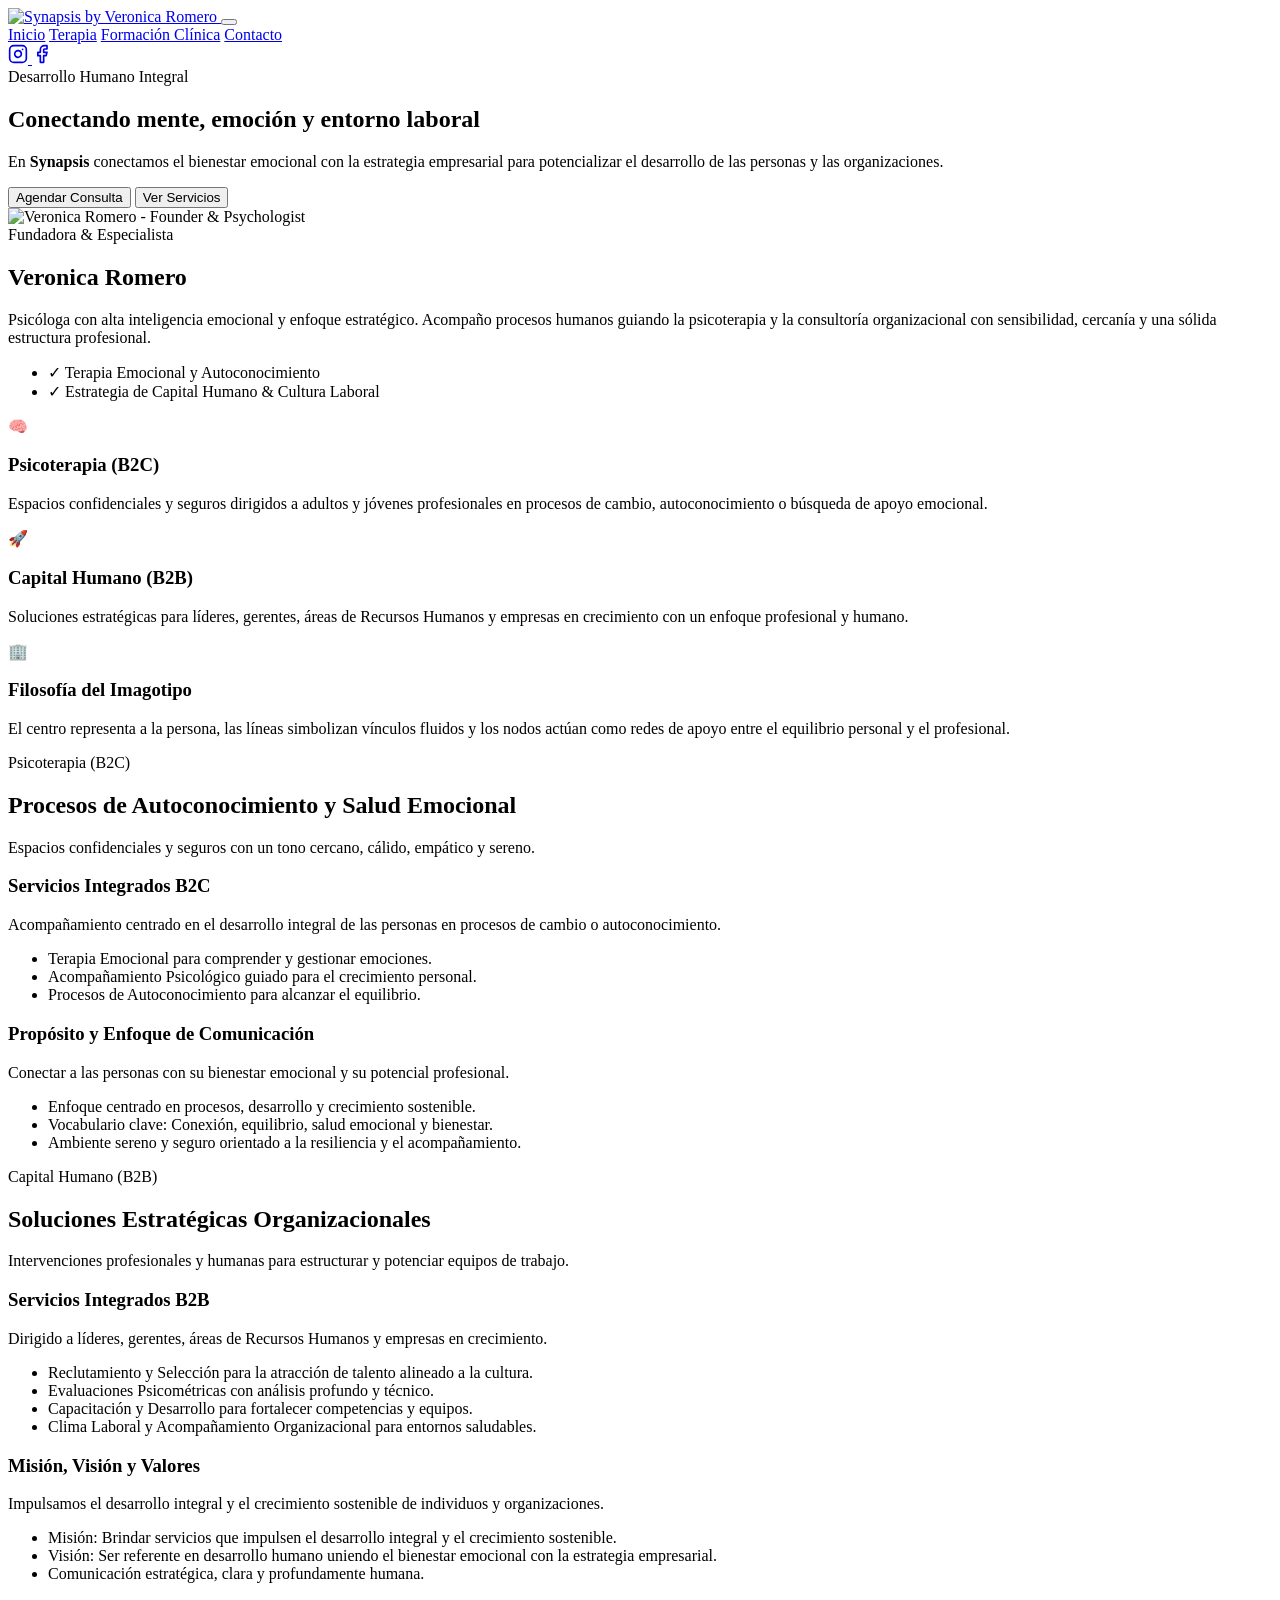
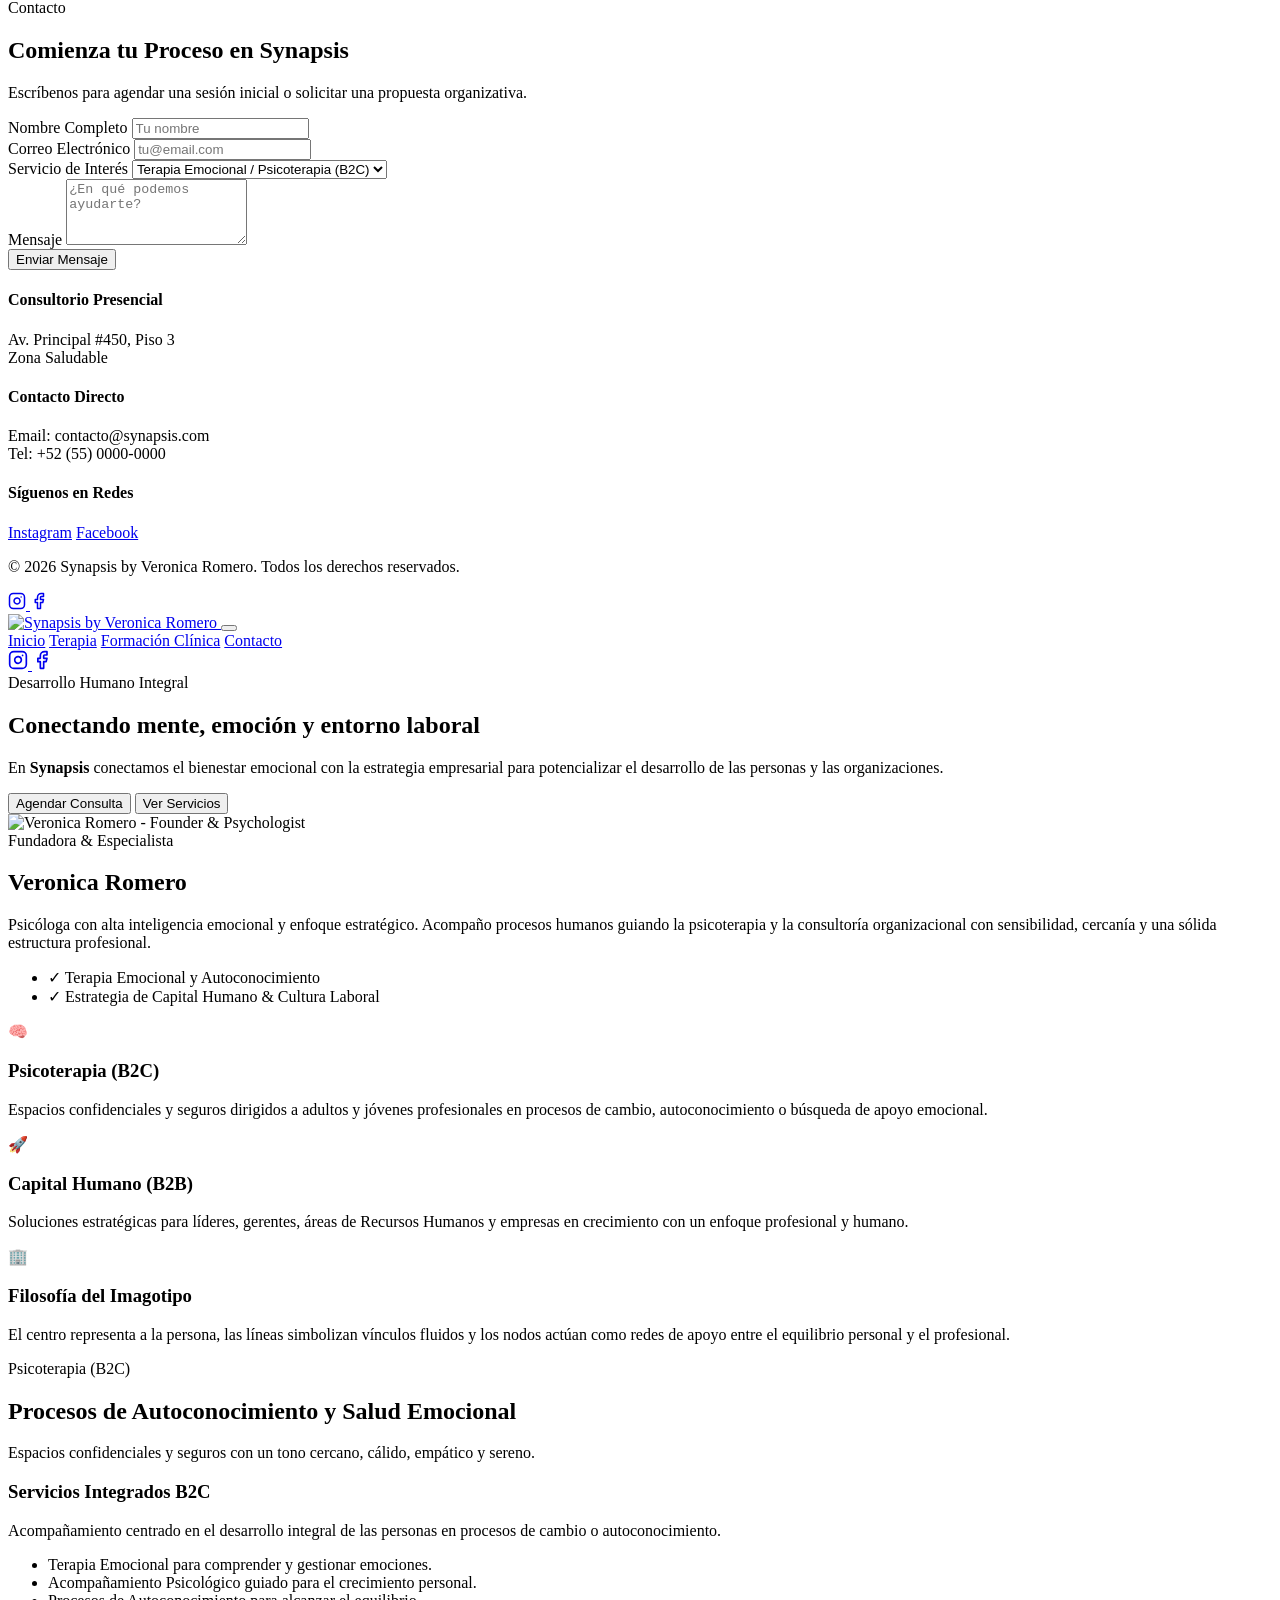
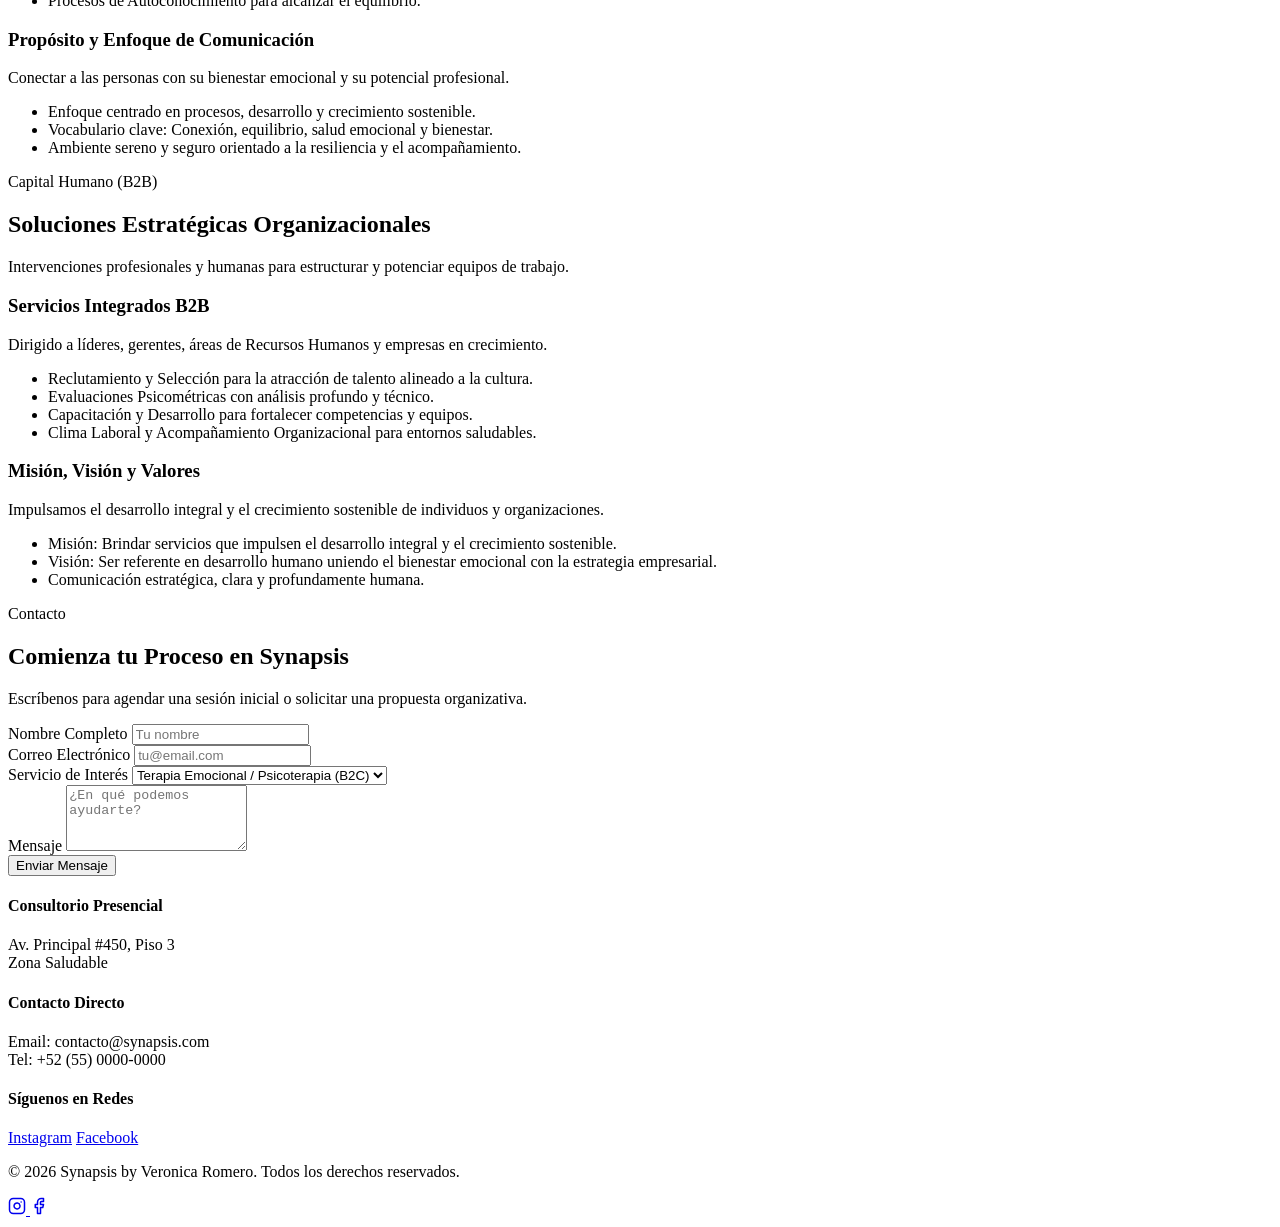
==== docs/index.html @ d66e1a9c "Rename index.html to docs/index.html" ====
<!DOCTYPE html>
<html lang="es"> 
<head>
  <meta charset="UTF-8">
  <meta name="viewport" content="width=device-width, initial-scale=1.0">
  <title>Synapsis by Veronica Romero | Psicología & Desarrollo Integral</title>
  <link rel="stylesheet" href="./css/styles.css">
  <link rel="preconnect" href="https://fonts.googleapis.com">
  <link rel="preconnect" href="https://fonts.gstatic.com" crossorigin>
  <link href="https://fonts.googleapis.com/css2?family=Plus+Jakarta+Sans:ital,wght@0,300;0,400;0,500;0,600;0,700;1,400&display=swap" rel="stylesheet">
</head>
<body>

  <!-- Header & Navigation -->
  <header class="navbar">
    <div class="container nav-container">
      <a href="#inicio" class="logo" data-page="inicio">
        <img src="./Synapsis Logo.png" alt="Synapsis by Veronica Romero" class="logo-img">
      </a>

      <button class="menu-toggle" id="menuToggle" aria-label="Abrir Menú" aria-expanded="false">
        <span></span>
        <span></span>
        <span></span>
      </button>

      <nav class="nav-menu" id="navMenu">
        <a href="#inicio" class="nav-link active" data-page="inicio">Inicio</a>
        <a href="#terapia" class="nav-link" data-page="terapia">Terapia</a>
        <a href="#formacion-clinica" class="nav-link" data-page="formacion-clinica">Formación Clínica</a>
        <a href="#contacto" class="nav-link" data-page="contacto">Contacto</a>
      </nav>

      <div class="social-links">
        <a href="https://instagram.com" target="_blank" rel="noopener" aria-label="Instagram">
          <svg viewBox="0 0 24 24" width="20" height="20" stroke="currentColor" stroke-width="2" fill="none" stroke-linecap="round" stroke-linejoin="round"><rect x="2" y="2" width="20" height="20" rx="5" ry="5"></rect><path d="M16 11.37A4 4 0 1 1 12.63 8 4 4 0 0 1 16 11.37z"></path><line x1="17.5" y1="6.5" x2="17.51" y2="6.5"></line></svg>
        </a>
        <a href="https://facebook.com" target="_blank" rel="noopener" aria-label="Facebook">
          <svg viewBox="0 0 24 24" width="20" height="20" stroke="currentColor" stroke-width="2" fill="none" stroke-linecap="round" stroke-linejoin="round"><path d="M18 2h-3a5 5 0 0 0-5 5v3H7v4h3v8h4v-8h3l1-4h-4V7a1 1 0 0 1 1-1h3z"></path></svg>
        </a>
      </div>
    </div>
  </header>

  <main class="content-wrapper">

    <!-- HOME / INICIO -->
    <section id="inicio" class="page-section active">
      <div class="hero">
        <div class="container hero-content">
          <span class="badge">Desarrollo Humano Integral</span>
          <h1>Conectando mente, emoción y entorno laboral</h1>
          <p class="hero-subtext">
            En <strong>Synapsis</strong> conectamos el bienestar emocional con la estrategia empresarial para potencializar el desarrollo de las personas y las organizaciones.
          </p>
          <div class="hero-actions">
            <button class="btn btn-primary nav-trigger" data-page="contacto">Agendar Consulta</button>
            <button class="btn btn-secondary nav-trigger" data-page="terapia">Ver Servicios</button>
          </div>
        </div>
      </div>

      <!-- PROFILE CARD SECTION -->
      <div class="container profile-section">
        <div class="profile-card">
          <div class="profile-img-container">
            <img src="./IMG_4152.jpg" alt="Veronica Romero - Founder & Psychologist" class="profile-img">
          </div>
          <div class="profile-info">
            <span class="profile-title">Fundadora & Especialista</span>
            <h2>Veronica Romero</h2>
            <p class="profile-bio">
              Psicóloga con alta inteligencia emocional y enfoque estratégico. Acompaño procesos humanos guiando la psicoterapia y la consultoría organizacional con sensibilidad, cercanía y una sólida estructura profesional.
            </p>
            <ul class="profile-highlights">
              <li><span class="check-icon">✓</span> Terapia Emocional y Autoconocimiento</li>
              <li><span class="check-icon">✓</span> Estrategia de Capital Humano & Cultura Laboral</li>
            </ul>
          </div>
        </div>
      </div>

      <div class="container feature-grid">
        <div class="card">
          <div class="card-icon">🧠</div>
          <h3>Psicoterapia (B2C)</h3>
          <p>Espacios confidenciales y seguros dirigidos a adultos y jóvenes profesionales en procesos de cambio, autoconocimiento o búsqueda de apoyo emocional.</p>
        </div>
        <div class="card">
          <div class="card-icon">🚀</div>
          <h3>Capital Humano (B2B)</h3>
          <p>Soluciones estratégicas para líderes, gerentes, áreas de Recursos Humanos y empresas en crecimiento con un enfoque profesional y humano.</p>
        </div>
        <div class="card">
          <div class="card-icon">🏢</div>
          <h3>Filosofía del Imagotipo</h3>
          <p>El centro representa a la persona, las líneas simbolizan vínculos fluidos y los nodos actúan como redes de apoyo entre el equilibrio personal y el profesional.</p>
        </div>
      </div>
    </section>

    <!-- TERAPIA -->
    <section id="terapia" class="page-section">
      <div class="container">
        <div class="section-header">
          <span class="badge">Psicoterapia (B2C)</span>
          <h2>Procesos de Autoconocimiento y Salud Emocional</h2>
          <p>Espacios confidenciales y seguros con un tono cercano, cálido, empático y sereno.</p>
        </div>

        <div class="services-list">
          <article class="service-card">
            <h3>Servicios Integrados B2C</h3>
            <p>Acompañamiento centrado en el desarrollo integral de las personas en procesos de cambio o autoconocimiento.</p>
            <ul>
              <li>Terapia Emocional para comprender y gestionar emociones.</li>
              <li>Acompañamiento Psicológico guiado para el crecimiento personal.</li>
              <li>Procesos de Autoconocimiento para alcanzar el equilibrio.</li>
            </ul>
          </article>

          <article class="service-card">
            <h3>Propósito y Enfoque de Comunicación</h3>
            <p>Conectar a las personas con su bienestar emocional y su potencial profesional.</p>
            <ul>
              <li>Enfoque centrado en procesos, desarrollo y crecimiento sostenible.</li>
              <li>Vocabulario clave: Conexión, equilibrio, salud emocional y bienestar.</li>
              <li>Ambiente sereno y seguro orientado a la resiliencia y el acompañamiento.</li>
            </ul>
          </article>
        </div>
      </div>
    </section>

    <!-- FORMACIÓN CLÍNICA -->
    <section id="formacion-clinica" class="page-section">
      <div class="container">
        <div class="section-header">
          <span class="badge">Capital Humano (B2B)</span>
          <h2>Soluciones Estratégicas Organizacionales</h2>
          <p>Intervenciones profesionales y humanas para estructurar y potenciar equipos de trabajo.</p>
        </div>

        <div class="grid-2">
          <div class="info-box">
            <h3>Servicios Integrados B2B</h3>
            <p>Dirigido a líderes, gerentes, áreas de Recursos Humanos y empresas en crecimiento.</p>
            <ul class="check-list">
              <li>Reclutamiento y Selección para la atracción de talento alineado a la cultura.</li>
              <li>Evaluaciones Psicométricas con análisis profundo y técnico.</li>
              <li>Capacitación y Desarrollo para fortalecer competencias y equipos.</li>
              <li>Clima Laboral y Acompañamiento Organizacional para entornos saludables.</li>
            </ul>
          </div>

          <div class="info-box">
            <h3>Misión, Visión y Valores</h3>
            <p>Impulsamos el desarrollo integral y el crecimiento sostenible de individuos y organizaciones.</p>
            <ul class="check-list">
              <li>Misión: Brindar servicios que impulsen el desarrollo integral y el crecimiento sostenible.</li>
              <li>Visión: Ser referente en desarrollo humano uniendo el bienestar emocional con la estrategia empresarial.</li>
              <li>Comunicación estratégica, clara y profundamente humana.</li>
            </ul>
          </div>
        </div>
      </div>
    </section>

    <!-- CONTACTO -->
    <section id="contacto" class="page-section">
      <div class="container">
        <div class="section-header">
          <span class="badge">Contacto</span>
          <h2>Comienza tu Proceso en Synapsis</h2>
          <p>Escríbenos para agendar una sesión inicial o solicitar una propuesta organizativa.</p>
        </div>

        <div class="contact-grid">
          <form class="contact-form" id="contactForm">
            <div class="form-group">
              <label for="name">Nombre Completo</label>
              <input type="text" id="name" required placeholder="Tu nombre">
            </div>
            <div class="form-group">
              <label for="email">Correo Electrónico</label>
              <input type="email" id="email" required placeholder="tu@email.com">
            </div>
            <div class="form-group">
              <label for="service">Servicio de Interés</label>
              <select id="service">
                <option value="terapia-emocional">Terapia Emocional / Psicoterapia (B2C)</option>
                <option value="acompanamiento-psicologico">Acompañamiento Psicológico</option>
                <option value="capital-humano">Capital Humano & Servicios B2B</option>
                <option value="capacitacion-desarrollo">Capacitación y Desarrollo</option>
              </select>
            </div>
            <div class="form-group">
              <label for="message">Mensaje</label>
              <textarea id="message" rows="4" required placeholder="¿En qué podemos ayudarte?"></textarea>
            </div>
            <button type="submit" class="btn btn-primary full-width">Enviar Mensaje</button>
            <div class="form-feedback" id="formFeedback"></div>
          </form>

          <div class="contact-info">
            <div class="info-card">
              <h4>Consultorio Presencial</h4>
              <p>Av. Principal #450, Piso 3<br>Zona Saludable</p>
            </div>
            <div class="info-card">
              <h4>Contacto Directo</h4>
              <p>Email: contacto@synapsis.com<br>Tel: +52 (55) 0000-0000</p>
            </div>
            <div class="info-card">
              <h4>Síguenos en Redes</h4>
              <div class="social-links-inline">
                <a href="https://instagram.com" target="_blank" rel="noopener">Instagram</a>
                <a href="https://facebook.com" target="_blank" rel="noopener">Facebook</a>
              </div>
            </div>
          </div>
        </div>
      </div>
    </section>

  </main>

  <!-- Footer -->
  <footer class="footer">
    <div class="container footer-content">
      <p>&copy; 2026 Synapsis by Veronica Romero. Todos los derechos reservados.</p>
      <div class="social-links">
        <a href="https://instagram.com" target="_blank" rel="noopener" aria-label="Instagram">
          <svg viewBox="0 0 24 24" width="18" height="18" stroke="currentColor" stroke-width="2" fill="none" stroke-linecap="round" stroke-linejoin="round"><rect x="2" y="2" width="20" height="20" rx="5" ry="5"></rect><path d="M16 11.37A4 4 0 1 1 12.63 8 4 4 0 0 1 16 11.37z"></path><line x1="17.5" y1="6.5" x2="17.51" y2="6.5"></line></svg>
        </a>
        <a href="https://facebook.com" target="_blank" rel="noopener" aria-label="Facebook">
          <svg viewBox="0 0 24 24" width="18" height="18" stroke="currentColor" stroke-width="2" fill="none" stroke-linecap="round" stroke-linejoin="round"><path d="M18 2h-3a5 5 0 0 0-5 5v3H7v4h3v8h4v-8h3l1-4h-4V7a1 1 0 0 1 1-1h3z"></path></svg>
        </a>
      </div>
    </div>
  </footer>

  <script src="./js/script.js"></script>
</body>
</html><!DOCTYPE html>
<html lang="es">
<head>
  <meta charset="UTF-8">
  <meta name="viewport" content="width=device-width, initial-scale=1.0">
  <title>Synapsis by Veronica Romero | Psicología & Desarrollo Integral</title>
  <link rel="stylesheet" href="styles.css">
  <link rel="preconnect" href="https://fonts.googleapis.com">
  <link rel="preconnect" href="https://fonts.gstatic.com" crossorigin>
  <link href="https://fonts.googleapis.com/css2?family=Plus+Jakarta+Sans:ital,wght@0,300;0,400;0,500;0,600;0,700;1,400&display=swap" rel="stylesheet">
</head>
<body>

  <!-- Header & Navigation -->
  <header class="navbar">
    <div class="container nav-container">
      <a href="#inicio" class="logo" data-page="inicio">
        <img src="Synapsis Logo.png" alt="Synapsis by Veronica Romero" class="logo-img">
      </a>

      <button class="menu-toggle" id="menuToggle" aria-label="Abrir Menú" aria-expanded="false">
        <span></span>
        <span></span>
        <span></span>
      </button>

      <nav class="nav-menu" id="navMenu">
        <a href="#inicio" class="nav-link active" data-page="inicio">Inicio</a>
        <a href="#terapia" class="nav-link" data-page="terapia">Terapia</a>
        <a href="#formacion-clinica" class="nav-link" data-page="formacion-clinica">Formación Clínica</a>
        <a href="#contacto" class="nav-link" data-page="contacto">Contacto</a>
      </nav>

      <div class="social-links">
        <a href="https://instagram.com" target="_blank" rel="noopener" aria-label="Instagram">
          <svg viewBox="0 0 24 24" width="20" height="20" stroke="currentColor" stroke-width="2" fill="none" stroke-linecap="round" stroke-linejoin="round"><rect x="2" y="2" width="20" height="20" rx="5" ry="5"></rect><path d="M16 11.37A4 4 0 1 1 12.63 8 4 4 0 0 1 16 11.37z"></path><line x1="17.5" y1="6.5" x2="17.51" y2="6.5"></line></svg>
        </a>
        <a href="https://facebook.com" target="_blank" rel="noopener" aria-label="Facebook">
          <svg viewBox="0 0 24 24" width="20" height="20" stroke="currentColor" stroke-width="2" fill="none" stroke-linecap="round" stroke-linejoin="round"><path d="M18 2h-3a5 5 0 0 0-5 5v3H7v4h3v8h4v-8h3l1-4h-4V7a1 1 0 0 1 1-1h3z"></path></svg>
        </a>
      </div>
    </div>
  </header>

  <main class="content-wrapper">

    <!-- HOME / INICIO -->
    <section id="inicio" class="page-section active">
      <div class="hero">
        <div class="container hero-content">
          <span class="badge">Desarrollo Humano Integral</span>
          <h1>Conectando mente, emoción y entorno laboral</h1>
          <p class="hero-subtext">
            En <strong>Synapsis</strong> conectamos el bienestar emocional con la estrategia empresarial para potencializar el desarrollo de las personas y las organizaciones.
          </p>
          <div class="hero-actions">
            <button class="btn btn-primary nav-trigger" data-page="contacto">Agendar Consulta</button>
            <button class="btn btn-secondary nav-trigger" data-page="terapia">Ver Servicios</button>
          </div>
        </div>
      </div>

      <!-- PROFILE CARD SECTION -->
      <div class="container profile-section">
        <div class="profile-card">
          <div class="profile-img-container">
            <img src="IMG_4152.jpg" alt="Veronica Romero - Founder & Psychologist" class="profile-img">
          </div>
          <div class="profile-info">
            <span class="profile-title">Fundadora & Especialista</span>
            <h2>Veronica Romero</h2>
            <p class="profile-bio">
              Psicóloga con alta inteligencia emocional y enfoque estratégico. Acompaño procesos humanos guiando la psicoterapia y la consultoría organizacional con sensibilidad, cercanía y una sólida estructura profesional.
            </p>
            <ul class="profile-highlights">
              <li><span class="check-icon">✓</span> Terapia Emocional y Autoconocimiento</li>
              <li><span class="check-icon">✓</span> Estrategia de Capital Humano & Cultura Laboral</li>
            </ul>
          </div>
        </div>
      </div>

      <div class="container feature-grid">
        <div class="card">
          <div class="card-icon">🧠</div>
          <h3>Psicoterapia (B2C)</h3>
          <p>Espacios confidenciales y seguros dirigidos a adultos y jóvenes profesionales en procesos de cambio, autoconocimiento o búsqueda de apoyo emocional.</p>
        </div>
        <div class="card">
          <div class="card-icon">🚀</div>
          <h3>Capital Humano (B2B)</h3>
          <p>Soluciones estratégicas para líderes, gerentes, áreas de Recursos Humanos y empresas en crecimiento con un enfoque profesional y humano.</p>
        </div>
        <div class="card">
          <div class="card-icon">🏢</div>
          <h3>Filosofía del Imagotipo</h3>
          <p>El centro representa a la persona, las líneas simbolizan vínculos fluidos y los nodos actúan como redes de apoyo entre el equilibrio personal y el profesional.</p>
        </div>
      </div>
    </section>

    <!-- TERAPIA -->
    <section id="terapia" class="page-section">
      <div class="container">
        <div class="section-header">
          <span class="badge">Psicoterapia (B2C)</span>
          <h2>Procesos de Autoconocimiento y Salud Emocional</h2>
          <p>Espacios confidenciales y seguros con un tono cercano, cálido, empático y sereno.</p>
        </div>

        <div class="services-list">
          <article class="service-card">
            <h3>Servicios Integrados B2C</h3>
            <p>Acompañamiento centrado en el desarrollo integral de las personas en procesos de cambio o autoconocimiento.</p>
            <ul>
              <li>Terapia Emocional para comprender y gestionar emociones.</li>
              <li>Acompañamiento Psicológico guiado para el crecimiento personal.</li>
              <li>Procesos de Autoconocimiento para alcanzar el equilibrio.</li>
            </ul>
          </article>

          <article class="service-card">
            <h3>Propósito y Enfoque de Comunicación</h3>
            <p>Conectar a las personas con su bienestar emocional y su potencial profesional.</p>
            <ul>
              <li>Enfoque centrado en procesos, desarrollo y crecimiento sostenible.</li>
              <li>Vocabulario clave: Conexión, equilibrio, salud emocional y bienestar.</li>
              <li>Ambiente sereno y seguro orientado a la resiliencia y el acompañamiento.</li>
            </ul>
          </article>
        </div>
      </div>
    </section>

    <!-- FORMACIÓN CLÍNICA -->
    <section id="formacion-clinica" class="page-section">
      <div class="container">
        <div class="section-header">
          <span class="badge">Capital Humano (B2B)</span>
          <h2>Soluciones Estratégicas Organizacionales</h2>
          <p>Intervenciones profesionales y humanas para estructurar y potenciar equipos de trabajo.</p>
        </div>

        <div class="grid-2">
          <div class="info-box">
            <h3>Servicios Integrados B2B</h3>
            <p>Dirigido a líderes, gerentes, áreas de Recursos Humanos y empresas en crecimiento.</p>
            <ul class="check-list">
              <li>Reclutamiento y Selección para la atracción de talento alineado a la cultura.</li>
              <li>Evaluaciones Psicométricas con análisis profundo y técnico.</li>
              <li>Capacitación y Desarrollo para fortalecer competencias y equipos.</li>
              <li>Clima Laboral y Acompañamiento Organizacional para entornos saludables.</li>
            </ul>
          </div>

          <div class="info-box">
            <h3>Misión, Visión y Valores</h3>
            <p>Impulsamos el desarrollo integral y el crecimiento sostenible de individuos y organizaciones.</p>
            <ul class="check-list">
              <li>Misión: Brindar servicios que impulsen el desarrollo integral y el crecimiento sostenible.</li>
              <li>Visión: Ser referente en desarrollo humano uniendo el bienestar emocional con la estrategia empresarial.</li>
              <li>Comunicación estratégica, clara y profundamente humana.</li>
            </ul>
          </div>
        </div>
      </div>
    </section>

    <!-- CONTACTO -->
    <section id="contacto" class="page-section">
      <div class="container">
        <div class="section-header">
          <span class="badge">Contacto</span>
          <h2>Comienza tu Proceso en Synapsis</h2>
          <p>Escríbenos para agendar una sesión inicial o solicitar una propuesta organizativa.</p>
        </div>

        <div class="contact-grid">
          <form class="contact-form" id="contactForm">
            <div class="form-group">
              <label for="name">Nombre Completo</label>
              <input type="text" id="name" required placeholder="Tu nombre">
            </div>
            <div class="form-group">
              <label for="email">Correo Electrónico</label>
              <input type="email" id="email" required placeholder="tu@email.com">
            </div>
            <div class="form-group">
              <label for="service">Servicio de Interés</label>
              <select id="service">
                <option value="terapia-emocional">Terapia Emocional / Psicoterapia (B2C)</option>
                <option value="acompanamiento-psicologico">Acompañamiento Psicológico</option>
                <option value="capital-humano">Capital Humano & Servicios B2B</option>
                <option value="capacitacion-desarrollo">Capacitación y Desarrollo</option>
              </select>
            </div>
            <div class="form-group">
              <label for="message">Mensaje</label>
              <textarea id="message" rows="4" required placeholder="¿En qué podemos ayudarte?"></textarea>
            </div>
            <button type="submit" class="btn btn-primary full-width">Enviar Mensaje</button>
            <div class="form-feedback" id="formFeedback"></div>
          </form>

          <div class="contact-info">
            <div class="info-card">
              <h4>Consultorio Presencial</h4>
              <p>Av. Principal #450, Piso 3<br>Zona Saludable</p>
            </div>
            <div class="info-card">
              <h4>Contacto Directo</h4>
              <p>Email: contacto@synapsis.com<br>Tel: +52 (55) 0000-0000</p>
            </div>
            <div class="info-card">
              <h4>Síguenos en Redes</h4>
              <div class="social-links-inline">
                <a href="https://instagram.com" target="_blank" rel="noopener">Instagram</a>
                <a href="https://facebook.com" target="_blank" rel="noopener">Facebook</a>
              </div>
            </div>
          </div>
        </div>
      </div>
    </section>

  </main>

  <!-- Footer -->
  <footer class="footer">
    <div class="container footer-content">
      <p>&copy; 2026 Synapsis by Veronica Romero. Todos los derechos reservados.</p>
      <div class="social-links">
        <a href="https://instagram.com" target="_blank" rel="noopener" aria-label="Instagram">
          <svg viewBox="0 0 24 24" width="18" height="18" stroke="currentColor" stroke-width="2" fill="none" stroke-linecap="round" stroke-linejoin="round"><rect x="2" y="2" width="20" height="20" rx="5" ry="5"></rect><path d="M16 11.37A4 4 0 1 1 12.63 8 4 4 0 0 1 16 11.37z"></path><line x1="17.5" y1="6.5" x2="17.51" y2="6.5"></line></svg>
        </a>
        <a href="https://facebook.com" target="_blank" rel="noopener" aria-label="Facebook">
          <svg viewBox="0 0 24 24" width="18" height="18" stroke="currentColor" stroke-width="2" fill="none" stroke-linecap="round" stroke-linejoin="round"><path d="M18 2h-3a5 5 0 0 0-5 5v3H7v4h3v8h4v-8h3l1-4h-4V7a1 1 0 0 1 1-1h3z"></path></svg>
        </a>
      </div>
    </div>
  </footer>

  <script src="script.js"></script>
</body>
</html>
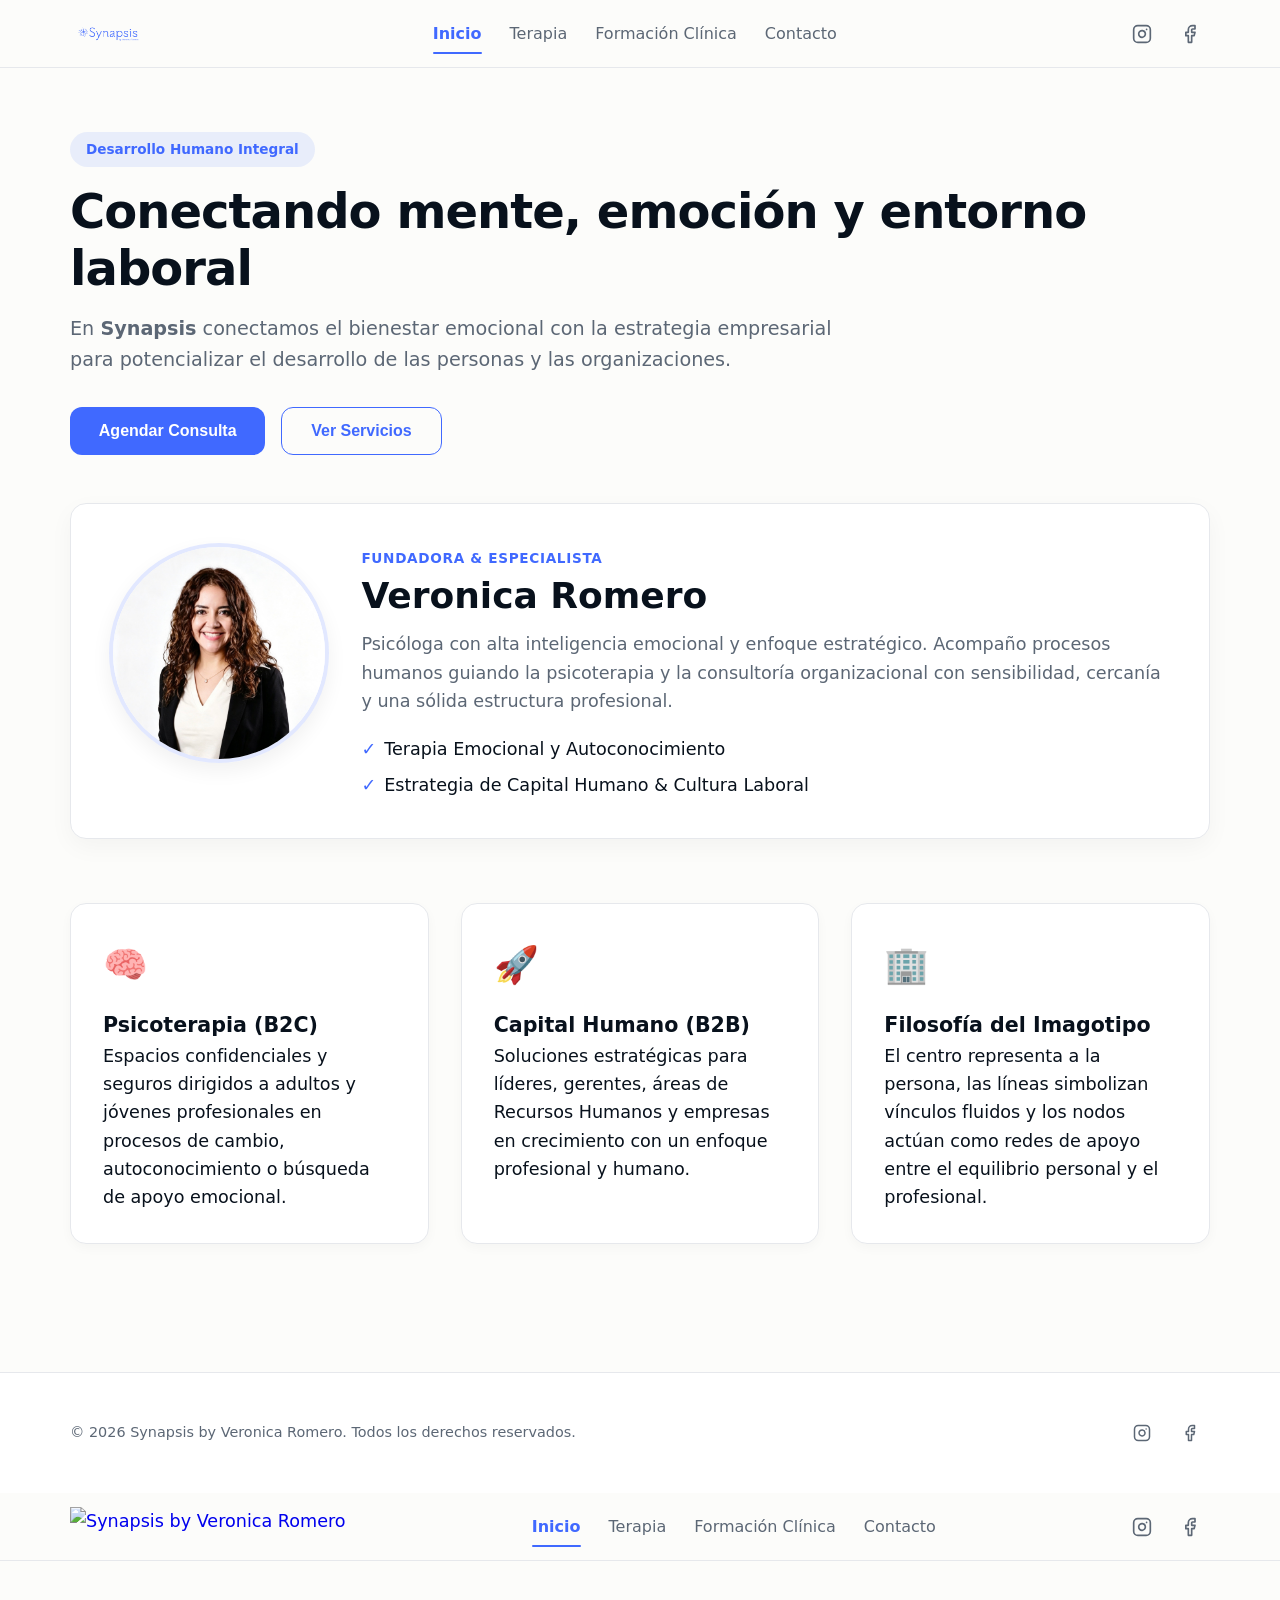
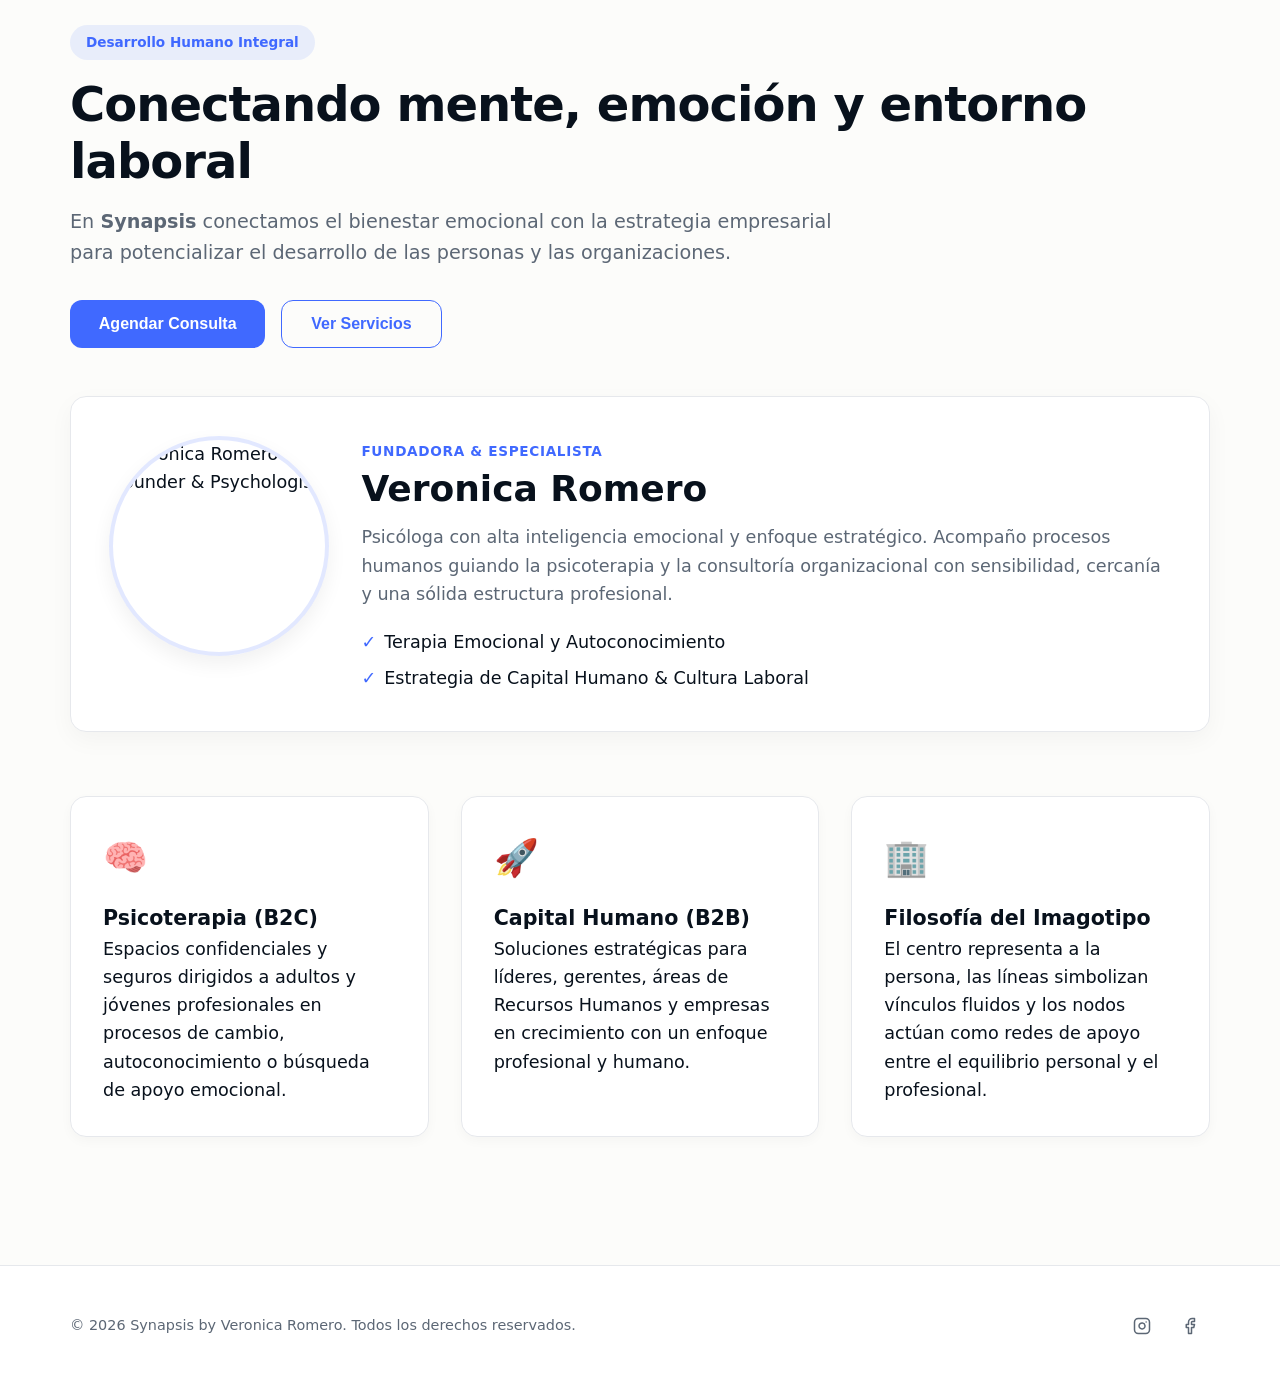
==== commit 7455a0b7: "Update index.html" ====
--- a/docs/index.html
+++ b/docs/index.html
@@ -4,7 +4,7 @@
   <meta charset="UTF-8">
   <meta name="viewport" content="width=device-width, initial-scale=1.0">
   <title>Synapsis by Veronica Romero | Psicología & Desarrollo Integral</title>
-  <link rel="stylesheet" href="./css/styles.css">
+  <link rel="stylesheet" href="../css/styles.css">
   <link rel="preconnect" href="https://fonts.googleapis.com">
   <link rel="preconnect" href="https://fonts.gstatic.com" crossorigin>
   <link href="https://fonts.googleapis.com/css2?family=Plus+Jakarta+Sans:ital,wght@0,300;0,400;0,500;0,600;0,700;1,400&display=swap" rel="stylesheet">
@@ -15,7 +15,7 @@
   <header class="navbar">
     <div class="container nav-container">
       <a href="#inicio" class="logo" data-page="inicio">
-        <img src="./Synapsis Logo.png" alt="Synapsis by Veronica Romero" class="logo-img">
+        <img src="../Synapsis Logo.png" alt="Synapsis by Veronica Romero" class="logo-img">
       </a>
 
       <button class="menu-toggle" id="menuToggle" aria-label="Abrir Menú" aria-expanded="false">
@@ -64,7 +64,7 @@
       <div class="container profile-section">
         <div class="profile-card">
           <div class="profile-img-container">
-            <img src="./IMG_4152.jpg" alt="Veronica Romero - Founder & Psychologist" class="profile-img">
+            <img src="../IMG_4152.jpg" alt="Veronica Romero - Founder & Psychologist" class="profile-img">
           </div>
           <div class="profile-info">
             <span class="profile-title">Fundadora & Especialista</span>
@@ -484,6 +484,6 @@
     </div>
   </footer>
 
-  <script src="script.js"></script>
+  <script src="../js/script.js"></script>
 </body>
 </html>
--- a/css/styles.css
+++ b/css/styles.css
@@ -0,0 +1,548 @@
+:root {
+  /* Brand Palette from Identity Manual & Logo */
+  --color-primary: #4069FF;        /* Light Royal Blue */
+  --color-primary-hover: #2B50E0;
+  --color-secondary: #8FA8FF;      /* Azul Sereno */
+  --color-accent: #FF5B6D;         /* Coral Humano */
+  --bg-main: #FCFCFA;             /* Blanco Marfil Suave */
+  --bg-surface: #FFFFFF;
+  --text-dark: #08111C;           /* Navy Profundo */
+  --text-muted: #5C6775;
+  --border-light: #E6E8EC;
+  
+  --radius-sm: 8px;
+  --radius-md: 12px;
+  --radius-lg: 16px;
+  --transition: all 0.3s cubic-bezier(0.4, 0, 0.2, 1);
+
+  /* Fluid Typography & Spacing */
+  --space-sm: clamp(0.75rem, 2vw, 1rem);
+  --space-md: clamp(1.25rem, 3vw, 2rem);
+  --space-lg: clamp(2rem, 5vw, 4rem);
+  --font-h1: clamp(1.85rem, 4vw + 1rem, 3rem);
+  --font-h2: clamp(1.5rem, 3vw + 0.5rem, 2.25rem);
+  --font-body: clamp(0.95rem, 1vw + 0.5rem, 1.1rem);
+}
+
+* {
+  box-sizing: border-box;
+  margin: 0;
+  padding: 0;
+}
+
+html {
+  scroll-behavior: smooth;
+  -webkit-text-size-adjust: 100%;
+}
+
+body {
+  font-family: 'Plus Jakarta Sans', system-ui, -apple-system, sans-serif;
+  background-color: var(--bg-main);
+  color: var(--text-dark);
+  font-size: var(--font-body);
+  line-height: 1.6;
+  overflow-x: hidden;
+}
+
+.container {
+  width: min(90%, 1140px);
+  margin-inline: auto;
+}
+
+/* Navbar & Brand Header */
+.navbar {
+  position: sticky;
+  top: 0;
+  background-color: rgba(252, 252, 250, 0.94);
+  backdrop-filter: blur(12px);
+  -webkit-backdrop-filter: blur(12px);
+  border-bottom: 1px solid var(--border-light);
+  z-index: 1000;
+  padding: 0.85rem 0;
+}
+
+.nav-container {
+  display: flex;
+  align-items: center;
+  justify-content: space-between;
+  gap: 1rem;
+}
+
+.logo {
+  display: flex;
+  align-items: center;
+  text-decoration: none;
+}
+
+.logo-img {
+  height: 40px;
+  width: auto;
+  object-fit: contain;
+  transition: var(--transition);
+}
+
+.logo-img:hover {
+  opacity: 0.9;
+}
+
+.nav-menu {
+  display: flex;
+  gap: 1.75rem;
+}
+
+.nav-link {
+  text-decoration: none;
+  color: var(--text-muted);
+  font-weight: 500;
+  font-size: 1rem;
+  padding: 0.25rem 0;
+  transition: var(--transition);
+  position: relative;
+}
+
+.nav-link:hover,
+.nav-link.active {
+  color: var(--color-primary);
+  font-weight: 600;
+}
+
+.nav-link.active::after {
+  content: '';
+  position: absolute;
+  bottom: -4px;
+  left: 0;
+  width: 100%;
+  height: 2px;
+  background-color: var(--color-primary);
+  border-radius: 2px;
+}
+
+.social-links {
+  display: flex;
+  align-items: center;
+  gap: 0.5rem;
+}
+
+.social-links a {
+  display: inline-flex;
+  align-items: center;
+  justify-content: center;
+  min-width: 40px;
+  min-height: 40px;
+  color: var(--text-muted);
+  border-radius: 50%;
+  transition: var(--transition);
+}
+
+.social-links a:hover {
+  color: var(--color-primary);
+  background-color: rgba(64, 105, 255, 0.08);
+}
+
+/* Mobile Hamburger Toggle */
+.menu-toggle {
+  display: none;
+  flex-direction: column;
+  justify-content: center;
+  gap: 5px;
+  min-width: 44px;
+  min-height: 44px;
+  background: none;
+  border: none;
+  cursor: pointer;
+  padding: 8px;
+  border-radius: var(--radius-sm);
+  z-index: 1001;
+  margin-left: auto; /* Pushes the menu toggle to the far right */
+}
+
+.menu-toggle span {
+  width: 22px;
+  height: 2px;
+  background-color: var(--text-dark);
+  transition: var(--transition);
+}
+
+.menu-toggle.open span:nth-child(1) {
+  transform: translateY(7px) rotate(45deg);
+}
+
+.menu-toggle.open span:nth-child(2) {
+  opacity: 0;
+}
+
+.menu-toggle.open span:nth-child(3) {
+  transform: translateY(-7px) rotate(-45deg);
+}
+
+/* Single Page Sections Switch */
+.page-section {
+  display: none;
+  padding: var(--space-lg) 0;
+  animation: fadeIn 0.4s cubic-bezier(0.4, 0, 0.2, 1) forwards;
+}
+
+.page-section.active {
+  display: block;
+}
+
+@keyframes fadeIn {
+  from { opacity: 0; transform: translateY(12px); }
+  to { opacity: 1; transform: translateY(0); }
+}
+
+/* Hero & Badges */
+.badge {
+  display: inline-block;
+  background-color: rgba(64, 105, 255, 0.1);
+  color: var(--color-primary);
+  font-size: 0.85rem;
+  font-weight: 600;
+  padding: 0.4rem 1rem;
+  border-radius: 20px;
+  margin-bottom: 1rem;
+}
+
+h1 {
+  font-size: var(--font-h1);
+  line-height: 1.2;
+  margin-bottom: 1rem;
+  color: var(--text-dark);
+  letter-spacing: -0.02em;
+}
+
+h2 {
+  font-size: var(--font-h2);
+  line-height: 1.25;
+  margin-bottom: 0.5rem;
+  color: var(--text-dark);
+}
+
+.hero-subtext {
+  font-size: clamp(1rem, 1.5vw, 1.2rem);
+  color: var(--text-muted);
+  max-width: 65ch;
+  margin-bottom: 2rem;
+}
+
+.hero-actions {
+  display: flex;
+  gap: 1rem;
+  flex-wrap: wrap;
+}
+
+/* Action Buttons */
+.btn {
+  display: inline-flex;
+  align-items: center;
+  justify-content: center;
+  min-height: 48px;
+  padding: 0.8rem 1.8rem;
+  border-radius: var(--radius-md);
+  font-weight: 600;
+  font-size: 1rem;
+  cursor: pointer;
+  border: none;
+  transition: var(--transition);
+  text-decoration: none;
+}
+
+.btn-primary {
+  background-color: var(--color-primary);
+  color: #FFFFFF;
+}
+
+.btn-primary:hover {
+  background-color: var(--color-primary-hover);
+  transform: translateY(-2px);
+  box-shadow: 0 6px 16px rgba(64, 105, 255, 0.25);
+}
+
+.btn-secondary {
+  background-color: transparent;
+  color: var(--color-primary);
+  border: 1.5px solid var(--color-primary);
+}
+
+.btn-secondary:hover {
+  background-color: rgba(64, 105, 255, 0.08);
+}
+
+/* Profile Card Styling */
+.profile-section {
+  margin-top: 3rem;
+}
+
+.profile-card {
+  background: var(--bg-surface);
+  border: 1px solid var(--border-light);
+  border-radius: var(--radius-lg);
+  padding: clamp(1.5rem, 3vw, 2.5rem);
+  display: flex;
+  flex-direction: column;
+  align-items: center;
+  gap: 2rem;
+  box-shadow: 0 8px 24px rgba(8, 17, 28, 0.04);
+  transition: var(--transition);
+}
+
+.profile-card:hover {
+  box-shadow: 0 12px 32px rgba(8, 17, 28, 0.07);
+}
+
+.profile-img-container {
+  width: 220px;
+  height: 220px;
+  flex-shrink: 0;
+  border-radius: 50%;
+  overflow: hidden;
+  border: 4px solid rgba(64, 105, 255, 0.15);
+  box-shadow: 0 8px 20px rgba(0, 0, 0, 0.06);
+}
+
+.profile-img {
+  width: 100%;
+  height: 100%;
+  object-fit: cover;
+  object-position: top center;
+}
+
+.profile-info {
+  flex: 1;
+}
+
+.profile-title {
+  display: inline-block;
+  font-size: 0.85rem;
+  font-weight: 700;
+  color: var(--color-primary);
+  text-transform: uppercase;
+  letter-spacing: 0.05em;
+  margin-bottom: 0.25rem;
+}
+
+.profile-info h2 {
+  margin-bottom: 0.75rem;
+}
+
+.profile-bio {
+  color: var(--text-muted);
+  margin-bottom: 1.25rem;
+  line-height: 1.6;
+}
+
+.profile-highlights {
+  list-style: none;
+  display: flex;
+  flex-direction: column;
+  gap: 0.5rem;
+}
+
+.profile-highlights li {
+  display: flex;
+  align-items: center;
+  gap: 0.5rem;
+  font-weight: 500;
+  color: var(--text-dark);
+}
+
+.check-icon {
+  color: var(--color-primary);
+  font-weight: 700;
+}
+
+/* Component Grids & Cards */
+.feature-grid, .grid-2 {
+  display: grid;
+  grid-template-columns: repeat(auto-fit, minmax(280px, 1fr));
+  gap: var(--space-md);
+  margin-top: var(--space-lg);
+}
+
+.card, .info-box, .service-card {
+  background-color: var(--bg-surface);
+  border: 1px solid var(--border-light);
+  border-radius: var(--radius-lg);
+  padding: clamp(1.25rem, 3vw, 2rem);
+  transition: var(--transition);
+  box-shadow: 0 4px 12px rgba(8, 17, 28, 0.03);
+}
+
+.card:hover, .service-card:hover {
+  box-shadow: 0 12px 24px rgba(8, 17, 28, 0.06);
+  transform: translateY(-2px);
+}
+
+.card-icon {
+  font-size: 2.25rem;
+  margin-bottom: 1rem;
+}
+
+.services-list {
+  display: flex;
+  flex-direction: column;
+  gap: 1.5rem;
+  margin-top: 2rem;
+}
+
+.service-card ul, .check-list {
+  margin-top: 1rem;
+  padding-left: 1.25rem;
+  color: var(--text-muted);
+}
+
+.service-card li, .check-list li {
+  margin-bottom: 0.5rem;
+}
+
+/* Contact Grid & Form UI */
+.contact-grid {
+  display: grid;
+  grid-template-columns: 1fr;
+  gap: var(--space-md);
+  margin-top: 2rem;
+}
+
+.contact-form {
+  background: var(--bg-surface);
+  padding: clamp(1.25rem, 3vw, 2.25rem);
+  border-radius: var(--radius-lg);
+  border: 1px solid var(--border-light);
+  box-shadow: 0 4px 12px rgba(8, 17, 28, 0.03);
+}
+
+.form-group {
+  margin-bottom: 1.25rem;
+}
+
+.form-group label {
+  display: block;
+  font-size: 0.9rem;
+  font-weight: 600;
+  margin-bottom: 0.4rem;
+}
+
+.form-group input,
+.form-group select,
+.form-group textarea {
+  width: 100%;
+  padding: 0.85rem 1rem;
+  border: 1px solid var(--border-light);
+  border-radius: var(--radius-sm);
+  font-family: inherit;
+  font-size: 16px;
+  background-color: var(--bg-main);
+  transition: var(--transition);
+}
+
+.form-group input:focus,
+.form-group select:focus,
+.form-group textarea:focus {
+  outline: none;
+  border-color: var(--color-primary);
+  background-color: #FFFFFF;
+  box-shadow: 0 0 0 3px rgba(64, 105, 255, 0.15);
+}
+
+.full-width {
+  width: 100%;
+}
+
+.form-feedback {
+  margin-top: 1rem;
+  font-size: 0.95rem;
+  font-weight: 500;
+}
+
+.info-card {
+  background-color: var(--bg-surface);
+  padding: 1.5rem;
+  border-radius: var(--radius-md);
+  border: 1px solid var(--border-light);
+  margin-bottom: 1.25rem;
+}
+
+.info-card h4 {
+  color: var(--color-primary);
+  margin-bottom: 0.5rem;
+}
+
+.social-links-inline {
+  display: flex;
+  gap: 1.25rem;
+  margin-top: 0.5rem;
+}
+
+.social-links-inline a {
+  color: var(--color-primary);
+  text-decoration: none;
+  font-weight: 600;
+}
+
+/* Footer */
+.footer {
+  border-top: 1px solid var(--border-light);
+  padding: 2.5rem 0;
+  margin-top: var(--space-lg);
+  background-color: var(--bg-surface);
+}
+
+.footer-content {
+  display: flex;
+  flex-direction: column;
+  align-items: center;
+  gap: 1.25rem;
+  text-align: center;
+  font-size: 0.9rem;
+  color: var(--text-muted);
+}
+
+/* Responsive Media Queries */
+@media (min-width: 768px) {
+  .profile-card {
+    flex-direction: row;
+    align-items: flex-start;
+  }
+}
+
+@media (max-width: 899px) {
+  .menu-toggle {
+    display: flex;
+  }
+
+  /* Hide header social icons on mobile viewports so button goes all the way right */
+  .nav-container .social-links {
+    display: none;
+  }
+
+  .nav-menu {
+    position: fixed;
+    top: 0;
+    right: -100%;
+    width: 80%;
+    max-width: 320px;
+    height: 100vh;
+    background-color: var(--bg-surface);
+    box-shadow: -10px 0 30px rgba(0, 0, 0, 0.08);
+    flex-direction: column;
+    padding: 5rem 2rem 2rem;
+    gap: 1.25rem;
+    transition: right 0.35s cubic-bezier(0.4, 0, 0.2, 1);
+  }
+
+  .nav-menu.open {
+    right: 0;
+  }
+}
+
+@media (min-width: 900px) {
+  .contact-grid {
+    grid-template-columns: 3fr 2fr;
+  }
+
+  .footer-content {
+    flex-direction: row;
+    justify-content: space-between;
+    text-align: left;
+  }
+}
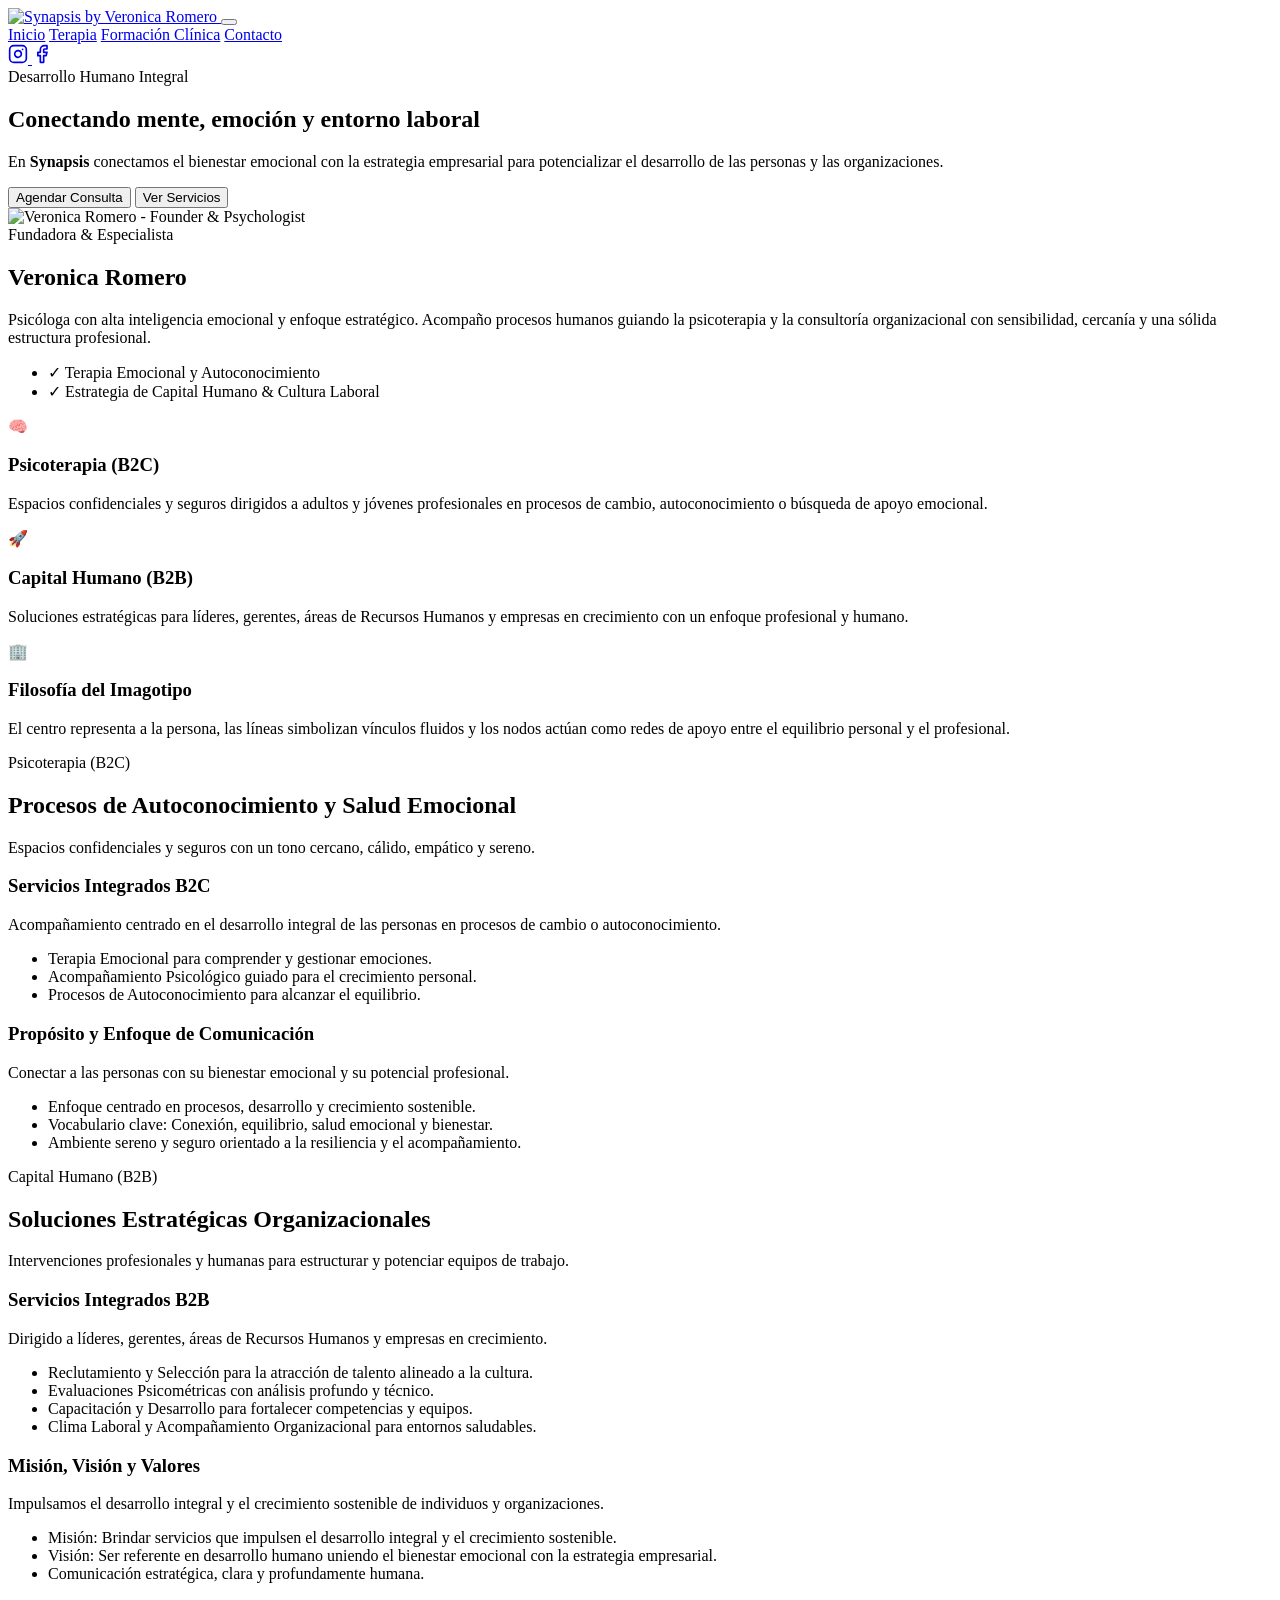
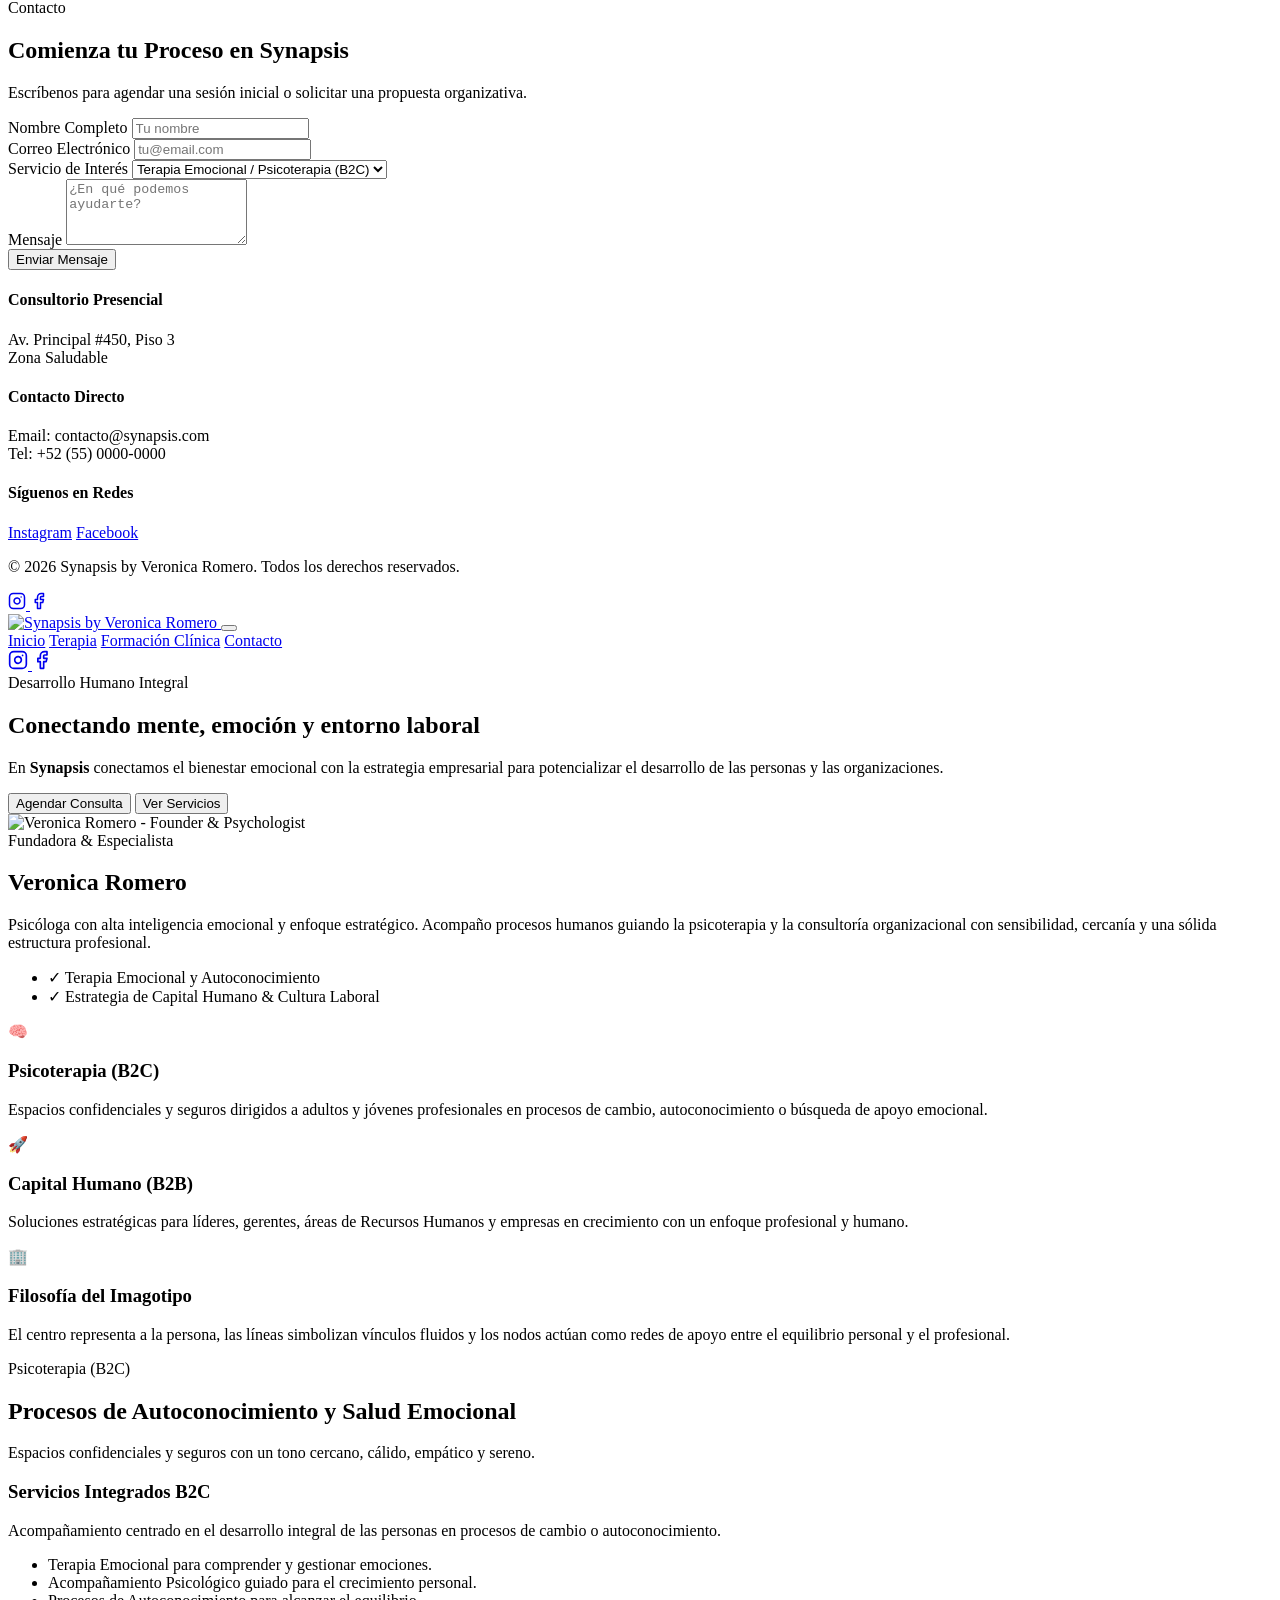
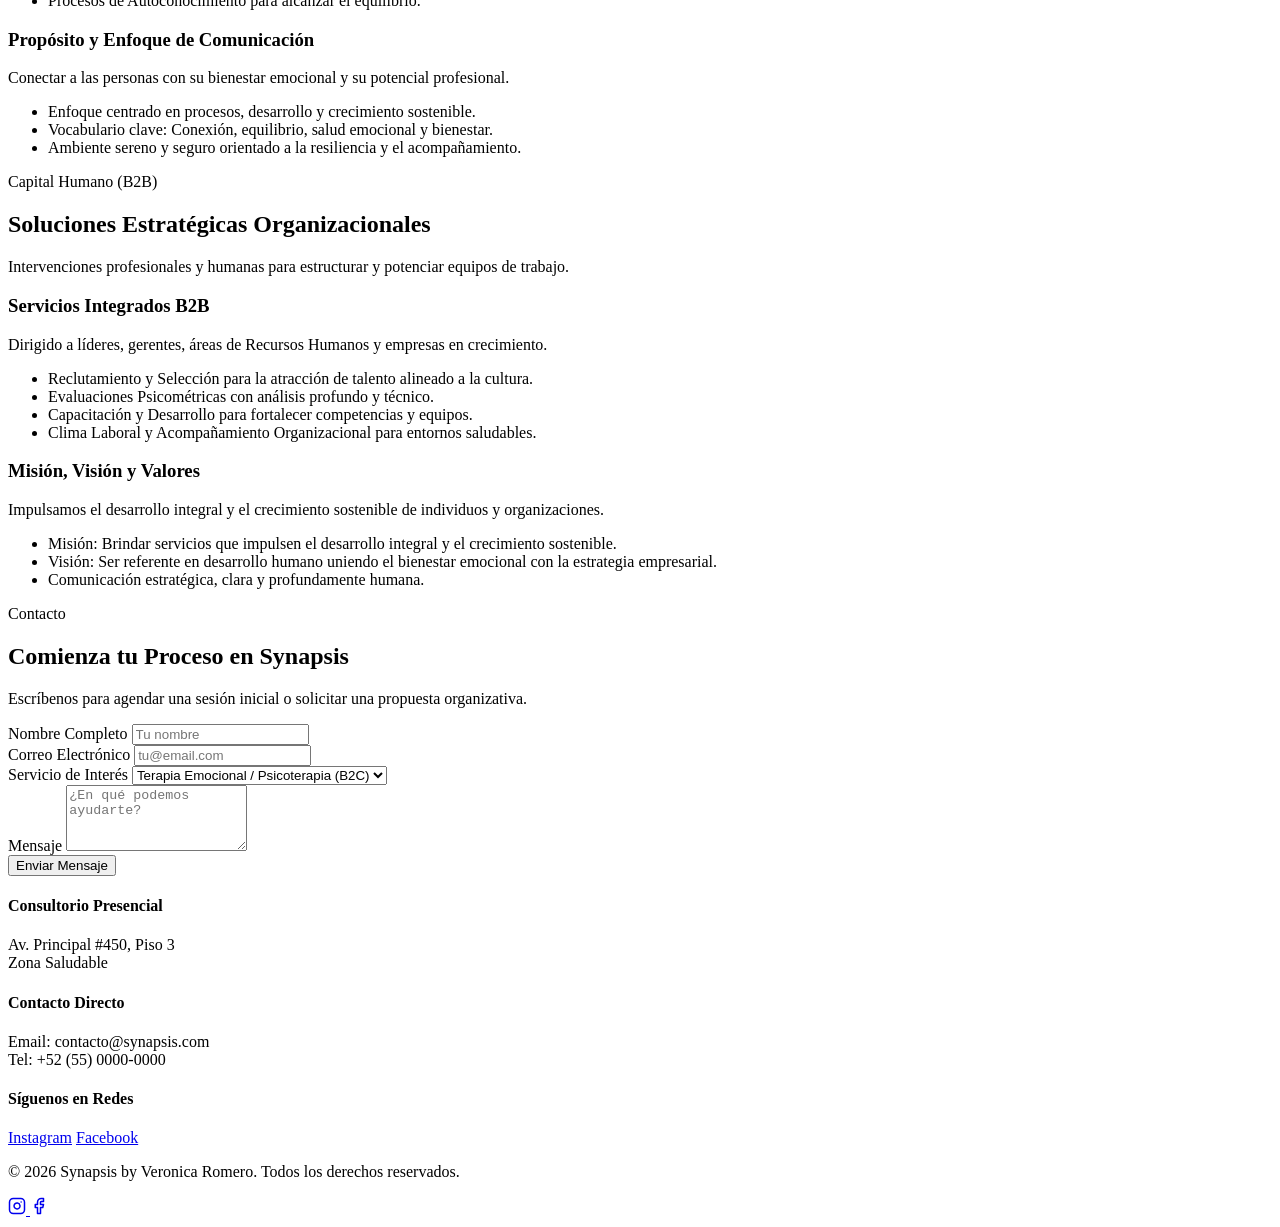
==== commit 4c618521: "Update index.html" ====
--- a/docs/index.html
+++ b/docs/index.html
@@ -4,7 +4,7 @@
   <meta charset="UTF-8">
   <meta name="viewport" content="width=device-width, initial-scale=1.0">
   <title>Synapsis by Veronica Romero | Psicología & Desarrollo Integral</title>
-  <link rel="stylesheet" href="../css/styles.css">
+  <link rel="stylesheet" href="css/styles.css">
   <link rel="preconnect" href="https://fonts.googleapis.com">
   <link rel="preconnect" href="https://fonts.gstatic.com" crossorigin>
   <link href="https://fonts.googleapis.com/css2?family=Plus+Jakarta+Sans:ital,wght@0,300;0,400;0,500;0,600;0,700;1,400&display=swap" rel="stylesheet">
@@ -15,7 +15,7 @@
   <header class="navbar">
     <div class="container nav-container">
       <a href="#inicio" class="logo" data-page="inicio">
-        <img src="../Synapsis Logo.png" alt="Synapsis by Veronica Romero" class="logo-img">
+        <img src="./Synapsis Logo.png" alt="Synapsis by Veronica Romero" class="logo-img">
       </a>
 
       <button class="menu-toggle" id="menuToggle" aria-label="Abrir Menú" aria-expanded="false">
@@ -64,7 +64,7 @@
       <div class="container profile-section">
         <div class="profile-card">
           <div class="profile-img-container">
-            <img src="../IMG_4152.jpg" alt="Veronica Romero - Founder & Psychologist" class="profile-img">
+            <img src="./IMG_4152.jpg" alt="Veronica Romero - Founder & Psychologist" class="profile-img">
           </div>
           <div class="profile-info">
             <span class="profile-title">Fundadora & Especialista</span>
@@ -484,6 +484,6 @@
     </div>
   </footer>
 
-  <script src="../js/script.js"></script>
+  <script src="js/script.js"></script>
 </body>
 </html>
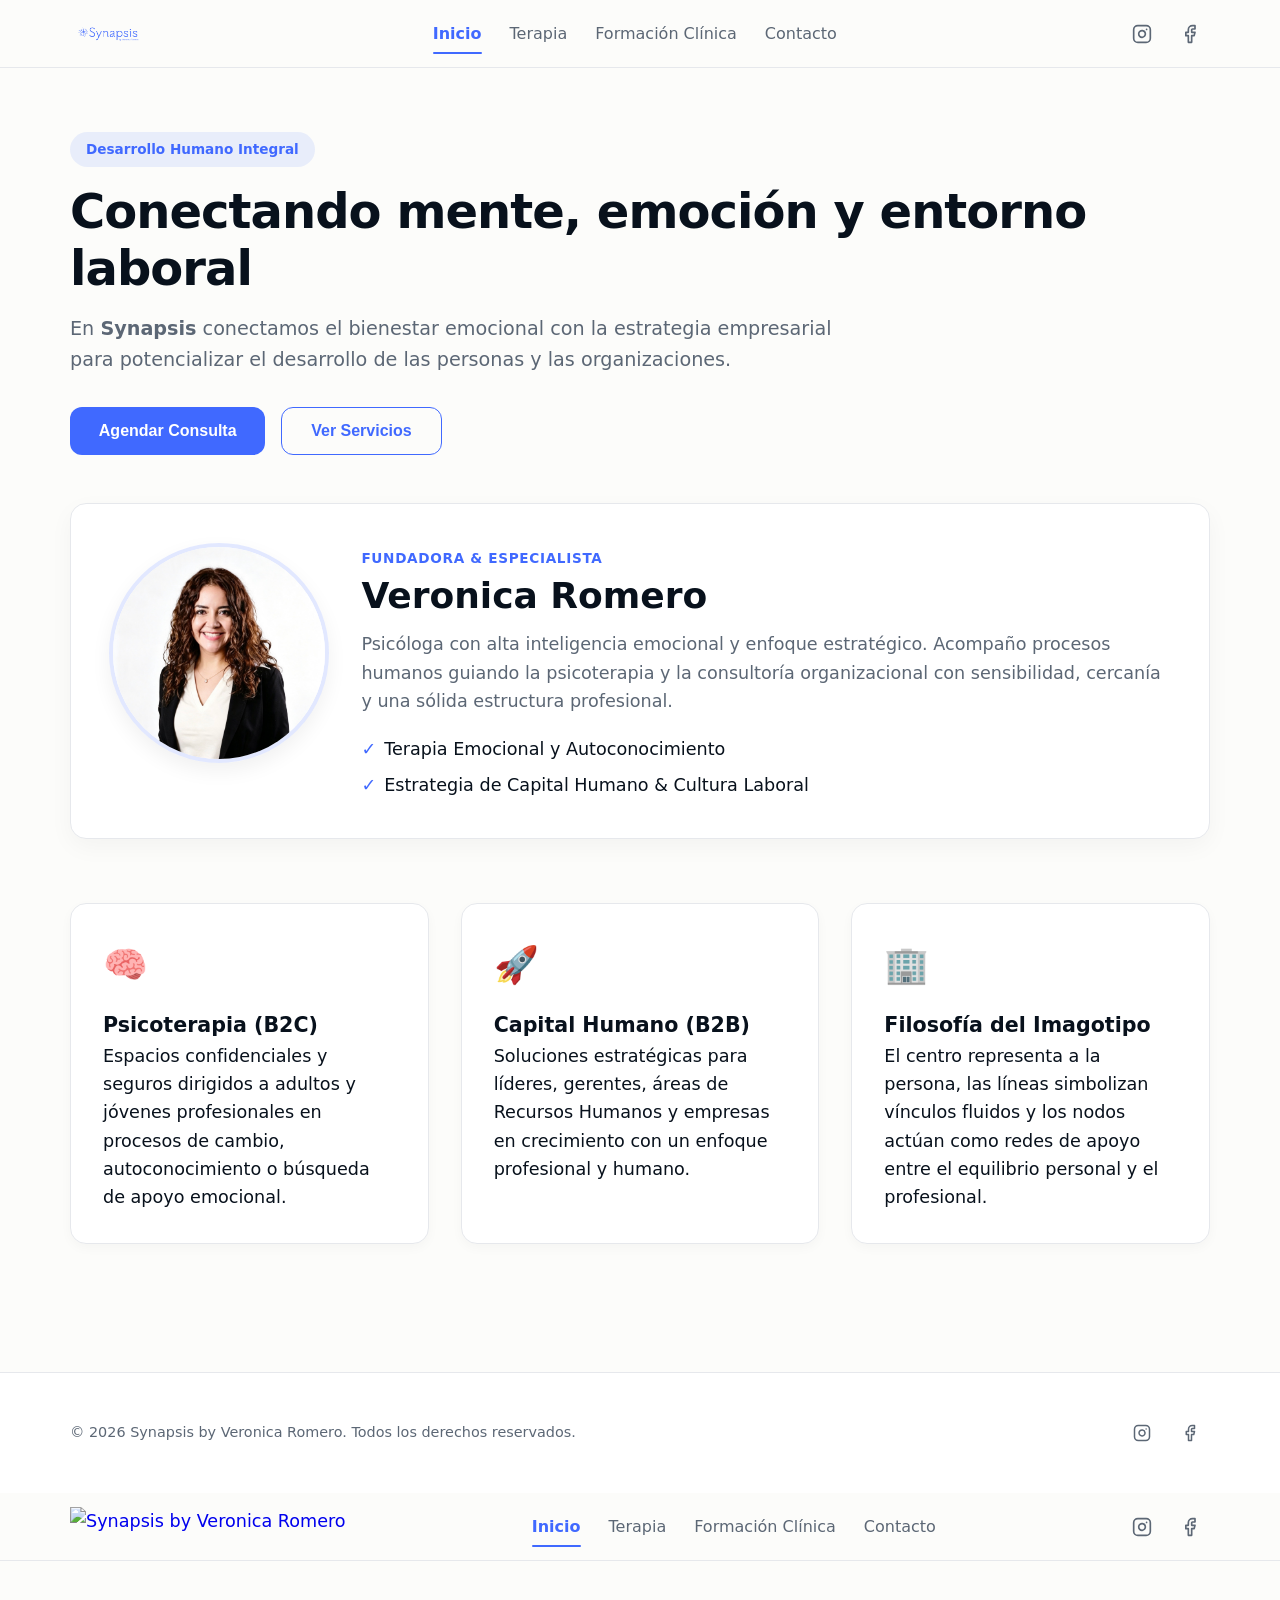
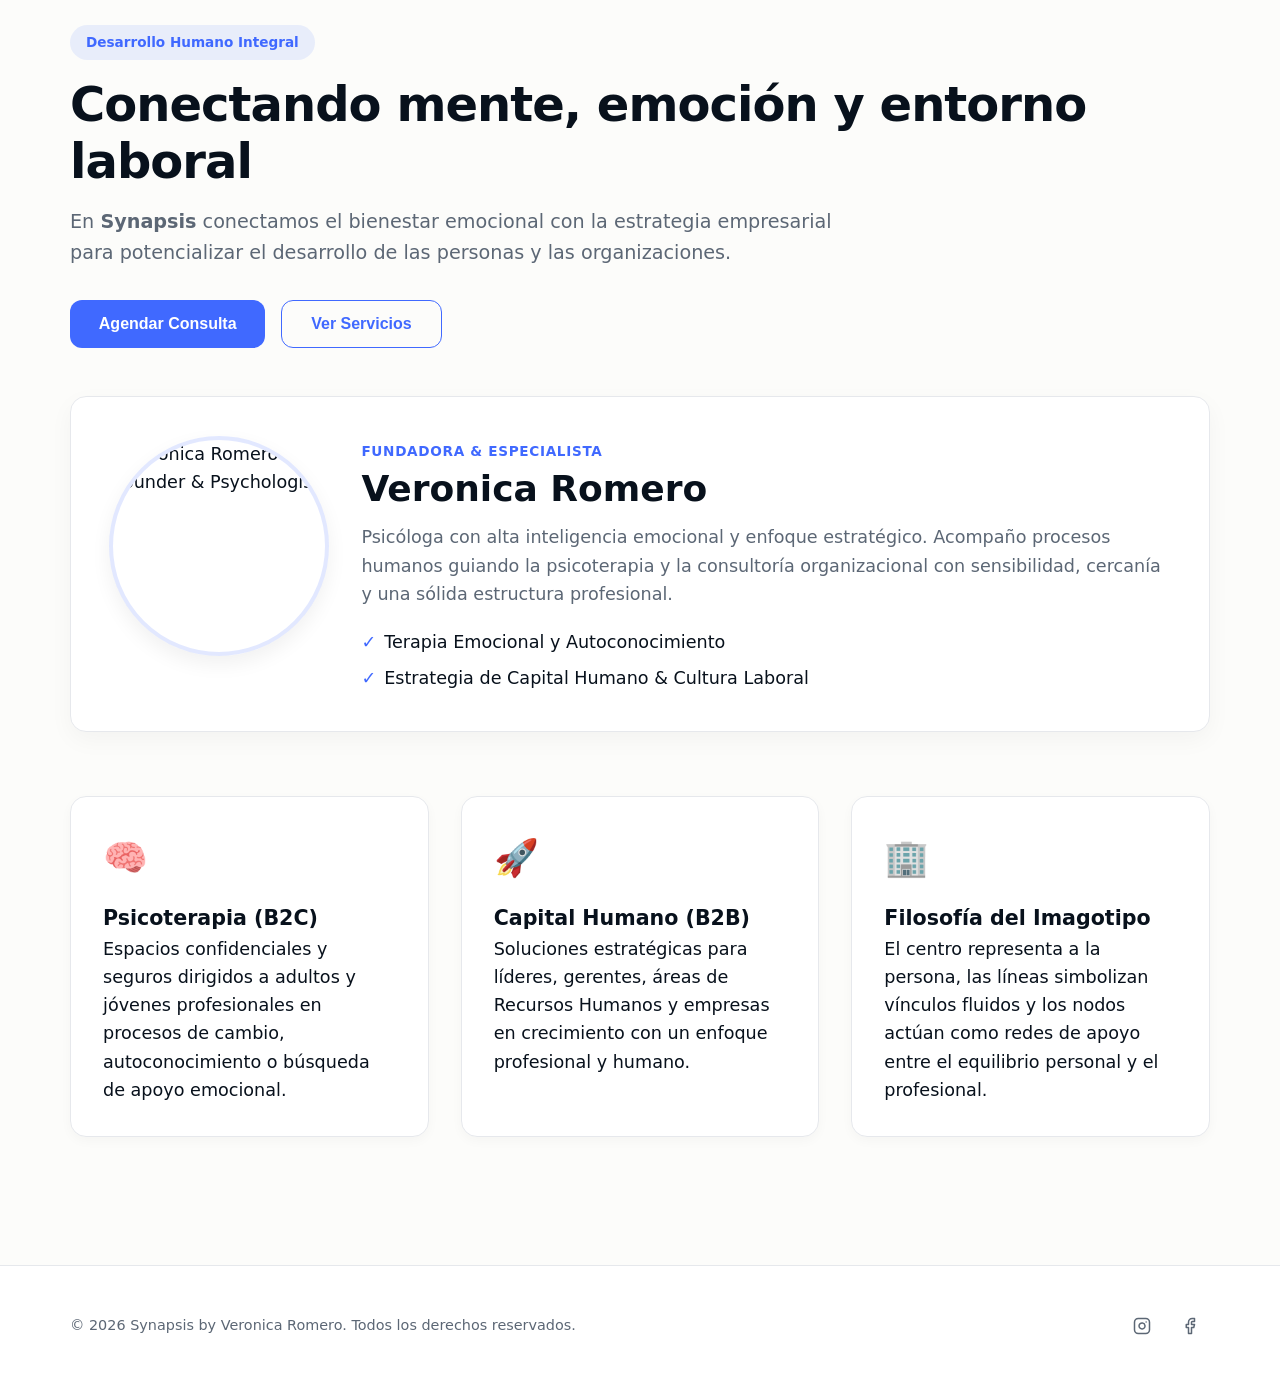
==== commit 699b7ea2: "Update index.html" ====
--- a/docs/index.html
+++ b/docs/index.html
@@ -4,7 +4,7 @@
   <meta charset="UTF-8">
   <meta name="viewport" content="width=device-width, initial-scale=1.0">
   <title>Synapsis by Veronica Romero | Psicología & Desarrollo Integral</title>
-  <link rel="stylesheet" href="css/styles.css">
+  <link rel="stylesheet" href="../css/styles.css">
   <link rel="preconnect" href="https://fonts.googleapis.com">
   <link rel="preconnect" href="https://fonts.gstatic.com" crossorigin>
   <link href="https://fonts.googleapis.com/css2?family=Plus+Jakarta+Sans:ital,wght@0,300;0,400;0,500;0,600;0,700;1,400&display=swap" rel="stylesheet">
@@ -15,7 +15,7 @@
   <header class="navbar">
     <div class="container nav-container">
       <a href="#inicio" class="logo" data-page="inicio">
-        <img src="./Synapsis Logo.png" alt="Synapsis by Veronica Romero" class="logo-img">
+        <img src="../Synapsis Logo.png" alt="Synapsis by Veronica Romero" class="logo-img">
       </a>
 
       <button class="menu-toggle" id="menuToggle" aria-label="Abrir Menú" aria-expanded="false">
@@ -64,7 +64,7 @@
       <div class="container profile-section">
         <div class="profile-card">
           <div class="profile-img-container">
-            <img src="./IMG_4152.jpg" alt="Veronica Romero - Founder & Psychologist" class="profile-img">
+            <img src="../IMG_4152.jpg" alt="Veronica Romero - Founder & Psychologist" class="profile-img">
           </div>
           <div class="profile-info">
             <span class="profile-title">Fundadora & Especialista</span>
@@ -484,6 +484,6 @@
     </div>
   </footer>
 
-  <script src="js/script.js"></script>
+  <script src="../js/script.js"></script>
 </body>
 </html>
--- a/css/styles.css
+++ b/css/styles.css
@@ -0,0 +1,548 @@
+:root {
+  /* Brand Palette from Identity Manual & Logo */
+  --color-primary: #4069FF;        /* Light Royal Blue */
+  --color-primary-hover: #2B50E0;
+  --color-secondary: #8FA8FF;      /* Azul Sereno */
+  --color-accent: #FF5B6D;         /* Coral Humano */
+  --bg-main: #FCFCFA;             /* Blanco Marfil Suave */
+  --bg-surface: #FFFFFF;
+  --text-dark: #08111C;           /* Navy Profundo */
+  --text-muted: #5C6775;
+  --border-light: #E6E8EC;
+  
+  --radius-sm: 8px;
+  --radius-md: 12px;
+  --radius-lg: 16px;
+  --transition: all 0.3s cubic-bezier(0.4, 0, 0.2, 1);
+
+  /* Fluid Typography & Spacing */
+  --space-sm: clamp(0.75rem, 2vw, 1rem);
+  --space-md: clamp(1.25rem, 3vw, 2rem);
+  --space-lg: clamp(2rem, 5vw, 4rem);
+  --font-h1: clamp(1.85rem, 4vw + 1rem, 3rem);
+  --font-h2: clamp(1.5rem, 3vw + 0.5rem, 2.25rem);
+  --font-body: clamp(0.95rem, 1vw + 0.5rem, 1.1rem);
+}
+
+* {
+  box-sizing: border-box;
+  margin: 0;
+  padding: 0;
+}
+
+html {
+  scroll-behavior: smooth;
+  -webkit-text-size-adjust: 100%;
+}
+
+body {
+  font-family: 'Plus Jakarta Sans', system-ui, -apple-system, sans-serif;
+  background-color: var(--bg-main);
+  color: var(--text-dark);
+  font-size: var(--font-body);
+  line-height: 1.6;
+  overflow-x: hidden;
+}
+
+.container {
+  width: min(90%, 1140px);
+  margin-inline: auto;
+}
+
+/* Navbar & Brand Header */
+.navbar {
+  position: sticky;
+  top: 0;
+  background-color: rgba(252, 252, 250, 0.94);
+  backdrop-filter: blur(12px);
+  -webkit-backdrop-filter: blur(12px);
+  border-bottom: 1px solid var(--border-light);
+  z-index: 1000;
+  padding: 0.85rem 0;
+}
+
+.nav-container {
+  display: flex;
+  align-items: center;
+  justify-content: space-between;
+  gap: 1rem;
+}
+
+.logo {
+  display: flex;
+  align-items: center;
+  text-decoration: none;
+}
+
+.logo-img {
+  height: 40px;
+  width: auto;
+  object-fit: contain;
+  transition: var(--transition);
+}
+
+.logo-img:hover {
+  opacity: 0.9;
+}
+
+.nav-menu {
+  display: flex;
+  gap: 1.75rem;
+}
+
+.nav-link {
+  text-decoration: none;
+  color: var(--text-muted);
+  font-weight: 500;
+  font-size: 1rem;
+  padding: 0.25rem 0;
+  transition: var(--transition);
+  position: relative;
+}
+
+.nav-link:hover,
+.nav-link.active {
+  color: var(--color-primary);
+  font-weight: 600;
+}
+
+.nav-link.active::after {
+  content: '';
+  position: absolute;
+  bottom: -4px;
+  left: 0;
+  width: 100%;
+  height: 2px;
+  background-color: var(--color-primary);
+  border-radius: 2px;
+}
+
+.social-links {
+  display: flex;
+  align-items: center;
+  gap: 0.5rem;
+}
+
+.social-links a {
+  display: inline-flex;
+  align-items: center;
+  justify-content: center;
+  min-width: 40px;
+  min-height: 40px;
+  color: var(--text-muted);
+  border-radius: 50%;
+  transition: var(--transition);
+}
+
+.social-links a:hover {
+  color: var(--color-primary);
+  background-color: rgba(64, 105, 255, 0.08);
+}
+
+/* Mobile Hamburger Toggle */
+.menu-toggle {
+  display: none;
+  flex-direction: column;
+  justify-content: center;
+  gap: 5px;
+  min-width: 44px;
+  min-height: 44px;
+  background: none;
+  border: none;
+  cursor: pointer;
+  padding: 8px;
+  border-radius: var(--radius-sm);
+  z-index: 1001;
+  margin-left: auto; /* Pushes the menu toggle to the far right */
+}
+
+.menu-toggle span {
+  width: 22px;
+  height: 2px;
+  background-color: var(--text-dark);
+  transition: var(--transition);
+}
+
+.menu-toggle.open span:nth-child(1) {
+  transform: translateY(7px) rotate(45deg);
+}
+
+.menu-toggle.open span:nth-child(2) {
+  opacity: 0;
+}
+
+.menu-toggle.open span:nth-child(3) {
+  transform: translateY(-7px) rotate(-45deg);
+}
+
+/* Single Page Sections Switch */
+.page-section {
+  display: none;
+  padding: var(--space-lg) 0;
+  animation: fadeIn 0.4s cubic-bezier(0.4, 0, 0.2, 1) forwards;
+}
+
+.page-section.active {
+  display: block;
+}
+
+@keyframes fadeIn {
+  from { opacity: 0; transform: translateY(12px); }
+  to { opacity: 1; transform: translateY(0); }
+}
+
+/* Hero & Badges */
+.badge {
+  display: inline-block;
+  background-color: rgba(64, 105, 255, 0.1);
+  color: var(--color-primary);
+  font-size: 0.85rem;
+  font-weight: 600;
+  padding: 0.4rem 1rem;
+  border-radius: 20px;
+  margin-bottom: 1rem;
+}
+
+h1 {
+  font-size: var(--font-h1);
+  line-height: 1.2;
+  margin-bottom: 1rem;
+  color: var(--text-dark);
+  letter-spacing: -0.02em;
+}
+
+h2 {
+  font-size: var(--font-h2);
+  line-height: 1.25;
+  margin-bottom: 0.5rem;
+  color: var(--text-dark);
+}
+
+.hero-subtext {
+  font-size: clamp(1rem, 1.5vw, 1.2rem);
+  color: var(--text-muted);
+  max-width: 65ch;
+  margin-bottom: 2rem;
+}
+
+.hero-actions {
+  display: flex;
+  gap: 1rem;
+  flex-wrap: wrap;
+}
+
+/* Action Buttons */
+.btn {
+  display: inline-flex;
+  align-items: center;
+  justify-content: center;
+  min-height: 48px;
+  padding: 0.8rem 1.8rem;
+  border-radius: var(--radius-md);
+  font-weight: 600;
+  font-size: 1rem;
+  cursor: pointer;
+  border: none;
+  transition: var(--transition);
+  text-decoration: none;
+}
+
+.btn-primary {
+  background-color: var(--color-primary);
+  color: #FFFFFF;
+}
+
+.btn-primary:hover {
+  background-color: var(--color-primary-hover);
+  transform: translateY(-2px);
+  box-shadow: 0 6px 16px rgba(64, 105, 255, 0.25);
+}
+
+.btn-secondary {
+  background-color: transparent;
+  color: var(--color-primary);
+  border: 1.5px solid var(--color-primary);
+}
+
+.btn-secondary:hover {
+  background-color: rgba(64, 105, 255, 0.08);
+}
+
+/* Profile Card Styling */
+.profile-section {
+  margin-top: 3rem;
+}
+
+.profile-card {
+  background: var(--bg-surface);
+  border: 1px solid var(--border-light);
+  border-radius: var(--radius-lg);
+  padding: clamp(1.5rem, 3vw, 2.5rem);
+  display: flex;
+  flex-direction: column;
+  align-items: center;
+  gap: 2rem;
+  box-shadow: 0 8px 24px rgba(8, 17, 28, 0.04);
+  transition: var(--transition);
+}
+
+.profile-card:hover {
+  box-shadow: 0 12px 32px rgba(8, 17, 28, 0.07);
+}
+
+.profile-img-container {
+  width: 220px;
+  height: 220px;
+  flex-shrink: 0;
+  border-radius: 50%;
+  overflow: hidden;
+  border: 4px solid rgba(64, 105, 255, 0.15);
+  box-shadow: 0 8px 20px rgba(0, 0, 0, 0.06);
+}
+
+.profile-img {
+  width: 100%;
+  height: 100%;
+  object-fit: cover;
+  object-position: top center;
+}
+
+.profile-info {
+  flex: 1;
+}
+
+.profile-title {
+  display: inline-block;
+  font-size: 0.85rem;
+  font-weight: 700;
+  color: var(--color-primary);
+  text-transform: uppercase;
+  letter-spacing: 0.05em;
+  margin-bottom: 0.25rem;
+}
+
+.profile-info h2 {
+  margin-bottom: 0.75rem;
+}
+
+.profile-bio {
+  color: var(--text-muted);
+  margin-bottom: 1.25rem;
+  line-height: 1.6;
+}
+
+.profile-highlights {
+  list-style: none;
+  display: flex;
+  flex-direction: column;
+  gap: 0.5rem;
+}
+
+.profile-highlights li {
+  display: flex;
+  align-items: center;
+  gap: 0.5rem;
+  font-weight: 500;
+  color: var(--text-dark);
+}
+
+.check-icon {
+  color: var(--color-primary);
+  font-weight: 700;
+}
+
+/* Component Grids & Cards */
+.feature-grid, .grid-2 {
+  display: grid;
+  grid-template-columns: repeat(auto-fit, minmax(280px, 1fr));
+  gap: var(--space-md);
+  margin-top: var(--space-lg);
+}
+
+.card, .info-box, .service-card {
+  background-color: var(--bg-surface);
+  border: 1px solid var(--border-light);
+  border-radius: var(--radius-lg);
+  padding: clamp(1.25rem, 3vw, 2rem);
+  transition: var(--transition);
+  box-shadow: 0 4px 12px rgba(8, 17, 28, 0.03);
+}
+
+.card:hover, .service-card:hover {
+  box-shadow: 0 12px 24px rgba(8, 17, 28, 0.06);
+  transform: translateY(-2px);
+}
+
+.card-icon {
+  font-size: 2.25rem;
+  margin-bottom: 1rem;
+}
+
+.services-list {
+  display: flex;
+  flex-direction: column;
+  gap: 1.5rem;
+  margin-top: 2rem;
+}
+
+.service-card ul, .check-list {
+  margin-top: 1rem;
+  padding-left: 1.25rem;
+  color: var(--text-muted);
+}
+
+.service-card li, .check-list li {
+  margin-bottom: 0.5rem;
+}
+
+/* Contact Grid & Form UI */
+.contact-grid {
+  display: grid;
+  grid-template-columns: 1fr;
+  gap: var(--space-md);
+  margin-top: 2rem;
+}
+
+.contact-form {
+  background: var(--bg-surface);
+  padding: clamp(1.25rem, 3vw, 2.25rem);
+  border-radius: var(--radius-lg);
+  border: 1px solid var(--border-light);
+  box-shadow: 0 4px 12px rgba(8, 17, 28, 0.03);
+}
+
+.form-group {
+  margin-bottom: 1.25rem;
+}
+
+.form-group label {
+  display: block;
+  font-size: 0.9rem;
+  font-weight: 600;
+  margin-bottom: 0.4rem;
+}
+
+.form-group input,
+.form-group select,
+.form-group textarea {
+  width: 100%;
+  padding: 0.85rem 1rem;
+  border: 1px solid var(--border-light);
+  border-radius: var(--radius-sm);
+  font-family: inherit;
+  font-size: 16px;
+  background-color: var(--bg-main);
+  transition: var(--transition);
+}
+
+.form-group input:focus,
+.form-group select:focus,
+.form-group textarea:focus {
+  outline: none;
+  border-color: var(--color-primary);
+  background-color: #FFFFFF;
+  box-shadow: 0 0 0 3px rgba(64, 105, 255, 0.15);
+}
+
+.full-width {
+  width: 100%;
+}
+
+.form-feedback {
+  margin-top: 1rem;
+  font-size: 0.95rem;
+  font-weight: 500;
+}
+
+.info-card {
+  background-color: var(--bg-surface);
+  padding: 1.5rem;
+  border-radius: var(--radius-md);
+  border: 1px solid var(--border-light);
+  margin-bottom: 1.25rem;
+}
+
+.info-card h4 {
+  color: var(--color-primary);
+  margin-bottom: 0.5rem;
+}
+
+.social-links-inline {
+  display: flex;
+  gap: 1.25rem;
+  margin-top: 0.5rem;
+}
+
+.social-links-inline a {
+  color: var(--color-primary);
+  text-decoration: none;
+  font-weight: 600;
+}
+
+/* Footer */
+.footer {
+  border-top: 1px solid var(--border-light);
+  padding: 2.5rem 0;
+  margin-top: var(--space-lg);
+  background-color: var(--bg-surface);
+}
+
+.footer-content {
+  display: flex;
+  flex-direction: column;
+  align-items: center;
+  gap: 1.25rem;
+  text-align: center;
+  font-size: 0.9rem;
+  color: var(--text-muted);
+}
+
+/* Responsive Media Queries */
+@media (min-width: 768px) {
+  .profile-card {
+    flex-direction: row;
+    align-items: flex-start;
+  }
+}
+
+@media (max-width: 899px) {
+  .menu-toggle {
+    display: flex;
+  }
+
+  /* Hide header social icons on mobile viewports so button goes all the way right */
+  .nav-container .social-links {
+    display: none;
+  }
+
+  .nav-menu {
+    position: fixed;
+    top: 0;
+    right: -100%;
+    width: 80%;
+    max-width: 320px;
+    height: 100vh;
+    background-color: var(--bg-surface);
+    box-shadow: -10px 0 30px rgba(0, 0, 0, 0.08);
+    flex-direction: column;
+    padding: 5rem 2rem 2rem;
+    gap: 1.25rem;
+    transition: right 0.35s cubic-bezier(0.4, 0, 0.2, 1);
+  }
+
+  .nav-menu.open {
+    right: 0;
+  }
+}
+
+@media (min-width: 900px) {
+  .contact-grid {
+    grid-template-columns: 3fr 2fr;
+  }
+
+  .footer-content {
+    flex-direction: row;
+    justify-content: space-between;
+    text-align: left;
+  }
+}
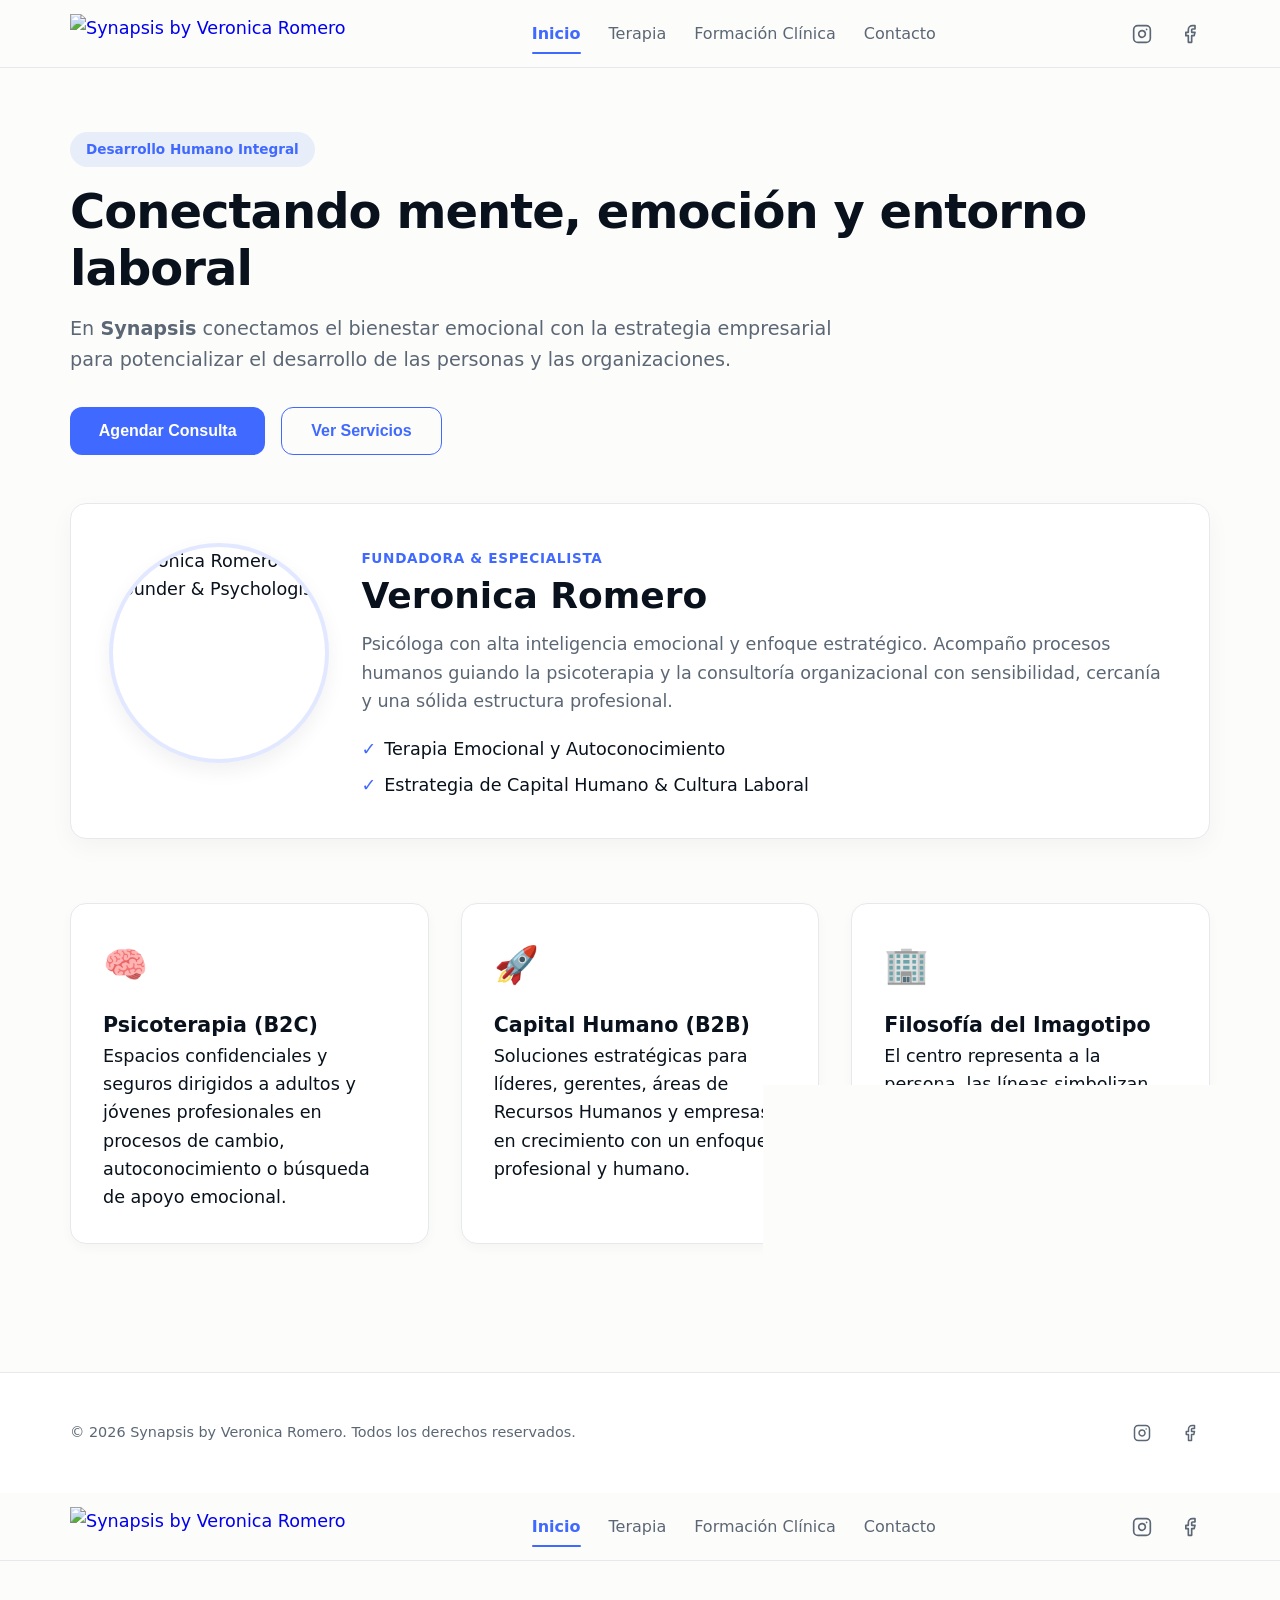
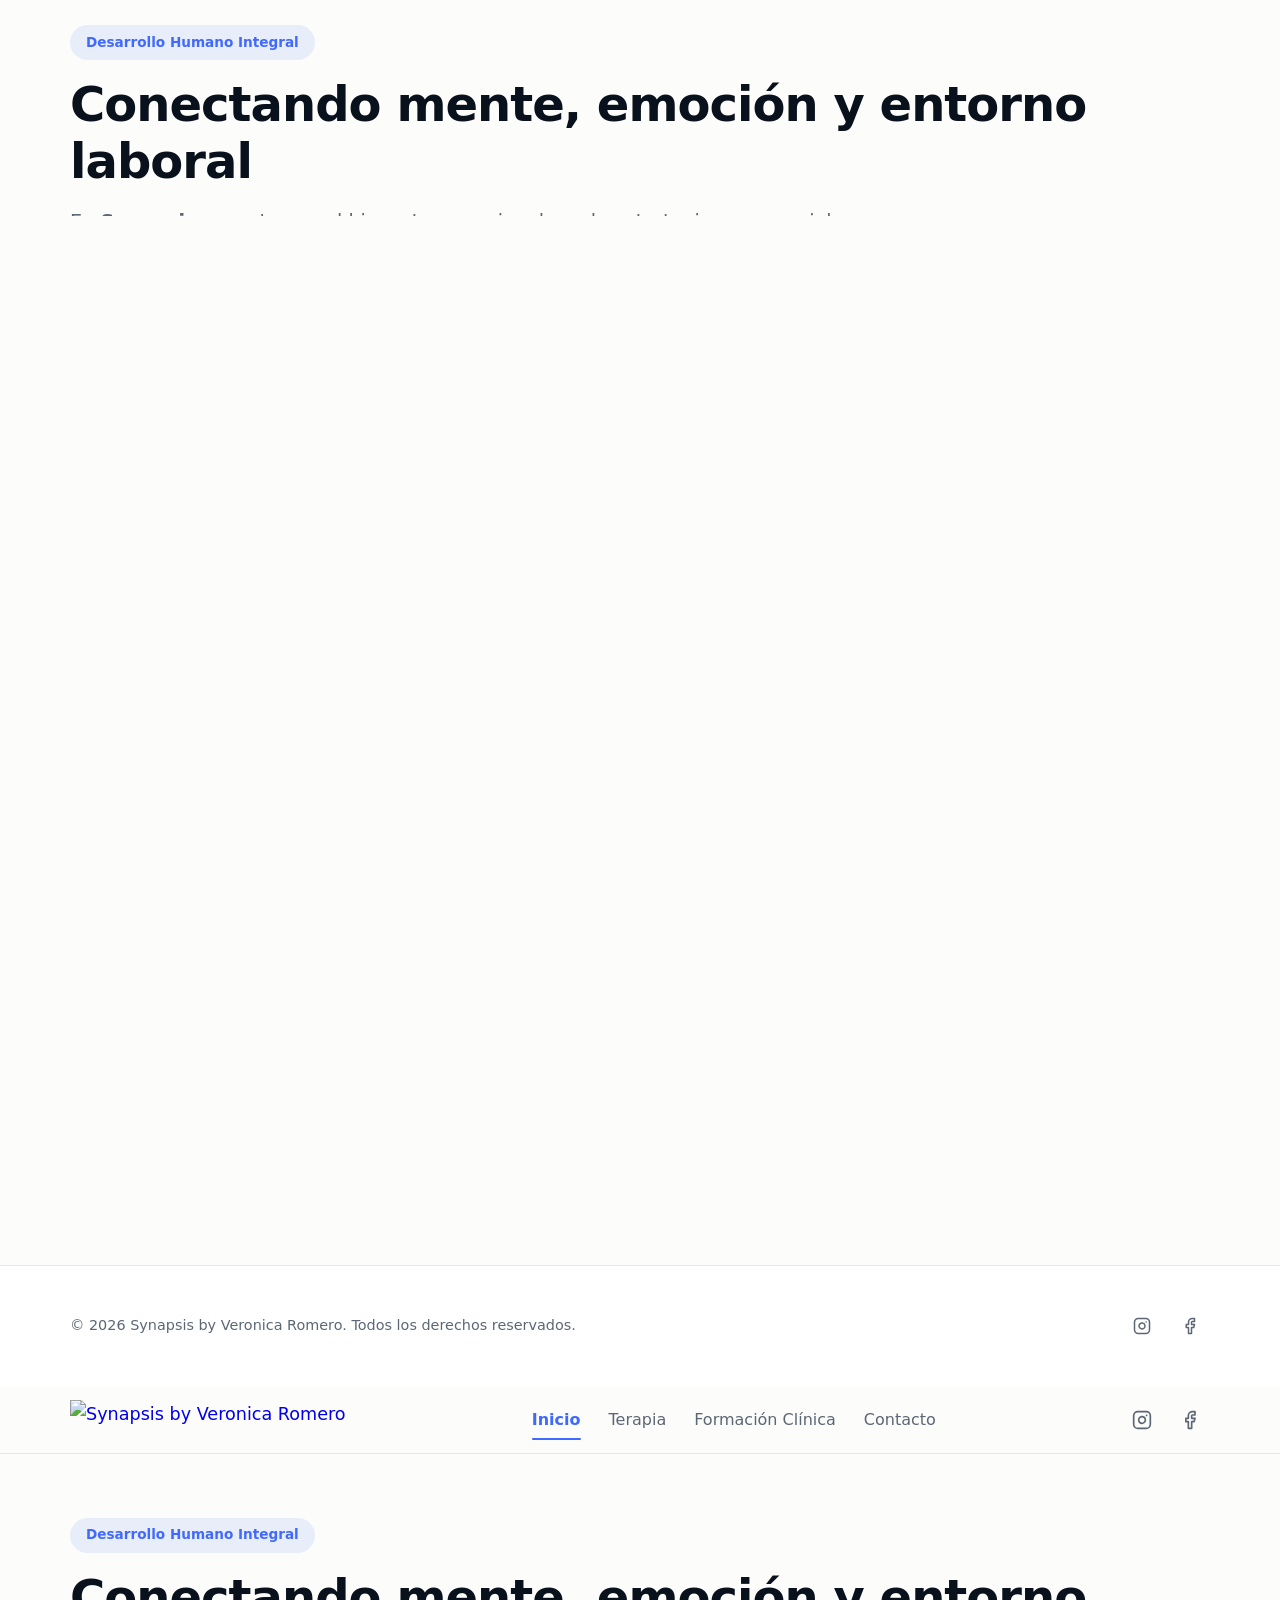
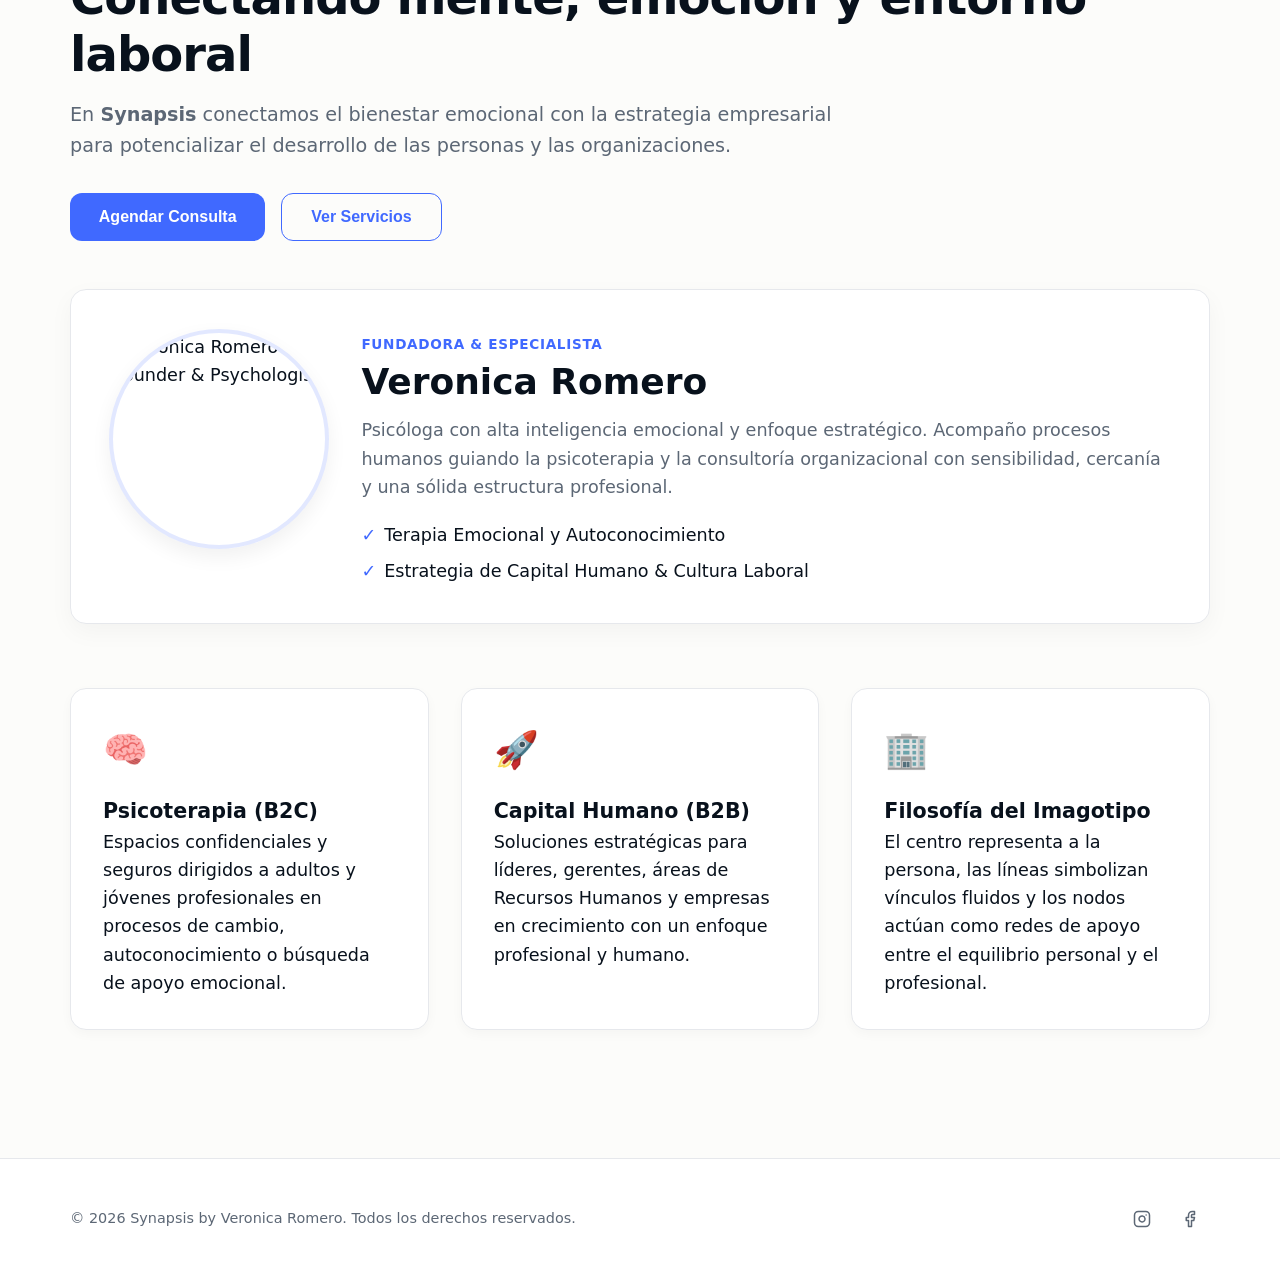
==== commit c9dd179d: "Update index.html" ====
--- a/docs/index.html
+++ b/docs/index.html
@@ -1,4 +1,248 @@
 <!DOCTYPE html>
+<html lang="es">
+<head>
+  <meta charset="UTF-8">
+  <meta name="viewport" content="width=device-width, initial-scale=1.0">
+  <title>Synapsis by Veronica Romero | Psicología & Desarrollo Integral</title>
+  <link rel="stylesheet" href="./css/styles.css">
+  <link rel="preconnect" href="https://fonts.googleapis.com">
+  <link rel="preconnect" href="https://fonts.gstatic.com" crossorigin>
+  <link href="https://fonts.googleapis.com/css2?family=Plus+Jakarta+Sans:ital,wght@0,300;0,400;0,500;0,600;0,700;1,400&display=swap" rel="stylesheet">
+</head>
+<body>
+
+  <!-- Header & Navigation -->
+  <header class="navbar">
+    <div class="container nav-container">
+      <a href="#inicio" class="logo" data-page="inicio">
+        <img src="./Synapsis Logo.png" alt="Synapsis by Veronica Romero" class="logo-img">
+      </a>
+
+      <button class="menu-toggle" id="menuToggle" aria-label="Abrir Menú" aria-expanded="false">
+        <span></span>
+        <span></span>
+        <span></span>
+      </button>
+
+      <nav class="nav-menu" id="navMenu">
+        <a href="#inicio" class="nav-link active" data-page="inicio">Inicio</a>
+        <a href="#terapia" class="nav-link" data-page="terapia">Terapia</a>
+        <a href="#formacion-clinica" class="nav-link" data-page="formacion-clinica">Formación Clínica</a>
+        <a href="#contacto" class="nav-link" data-page="contacto">Contacto</a>
+      </nav>
+
+      <div class="social-links">
+        <a href="https://instagram.com" target="_blank" rel="noopener" aria-label="Instagram">
+          <svg viewBox="0 0 24 24" width="20" height="20" stroke="currentColor" stroke-width="2" fill="none" stroke-linecap="round" stroke-linejoin="round"><rect x="2" y="2" width="20" height="20" rx="5" ry="5"></rect><path d="M16 11.37A4 4 0 1 1 12.63 8 4 4 0 0 1 16 11.37z"></path><line x1="17.5" y1="6.5" x2="17.51" y2="6.5"></line></svg>
+        </a>
+        <a href="https://facebook.com" target="_blank" rel="noopener" aria-label="Facebook">
+          <svg viewBox="0 0 24 24" width="20" height="20" stroke="currentColor" stroke-width="2" fill="none" stroke-linecap="round" stroke-linejoin="round"><path d="M18 2h-3a5 5 0 0 0-5 5v3H7v4h3v8h4v-8h3l1-4h-4V7a1 1 0 0 1 1-1h3z"></path></svg>
+        </a>
+      </div>
+    </div>
+  </header>
+
+  <main class="content-wrapper">
+
+    <!-- HOME / INICIO -->
+    <section id="inicio" class="page-section active">
+      <div class="hero">
+        <div class="container hero-content">
+          <span class="badge">Desarrollo Humano Integral</span>
+          <h1>Conectando mente, emoción y entorno laboral</h1>
+          <p class="hero-subtext">
+            En <strong>Synapsis</strong> conectamos el bienestar emocional con la estrategia empresarial para potencializar el desarrollo de las personas y las organizaciones.
+          </p>
+          <div class="hero-actions">
+            <button class="btn btn-primary nav-trigger" data-page="contacto">Agendar Consulta</button>
+            <button class="btn btn-secondary nav-trigger" data-page="terapia">Ver Servicios</button>
+          </div>
+        </div>
+      </div>
+
+      <!-- PROFILE CARD SECTION -->
+      <div class="container profile-section">
+        <div class="profile-card">
+          <div class="profile-img-container">
+            <img src="./IMG_4152.jpg" alt="Veronica Romero - Founder & Psychologist" class="profile-img">
+          </div>
+          <div class="profile-info">
+            <span class="profile-title">Fundadora & Especialista</span>
+            <h2>Veronica Romero</h2>
+            <p class="profile-bio">
+              Psicóloga con alta inteligencia emocional y enfoque estratégico. Acompaño procesos humanos guiando la psicoterapia y la consultoría organizacional con sensibilidad, cercanía y una sólida estructura profesional.
+            </p>
+            <ul class="profile-highlights">
+              <li><span class="check-icon">✓</span> Terapia Emocional y Autoconocimiento</li>
+              <li><span class="check-icon">✓</span> Estrategia de Capital Humano & Cultura Laboral</li>
+            </ul>
+          </div>
+        </div>
+      </div>
+
+      <div class="container feature-grid">
+        <div class="card">
+          <div class="card-icon">🧠</div>
+          <h3>Psicoterapia (B2C)</h3>
+          <p>Espacios confidenciales y seguros dirigidos a adultos y jóvenes profesionales en procesos de cambio, autoconocimiento o búsqueda de apoyo emocional.</p>
+        </div>
+        <div class="card">
+          <div class="card-icon">🚀</div>
+          <h3>Capital Humano (B2B)</h3>
+          <p>Soluciones estratégicas para líderes, gerentes, áreas de Recursos Humanos y empresas en crecimiento con un enfoque profesional y humano.</p>
+        </div>
+        <div class="card">
+          <div class="card-icon">🏢</div>
+          <h3>Filosofía del Imagotipo</h3>
+          <p>El centro representa a la persona, las líneas simbolizan vínculos fluidos y los nodos actúan como redes de apoyo entre el equilibrio personal y el profesional.</p>
+        </div>
+      </div>
+    </section>
+
+    <!-- TERAPIA -->
+    <section id="terapia" class="page-section">
+      <div class="container">
+        <div class="section-header">
+          <span class="badge">Psicoterapia (B2C)</span>
+          <h2>Procesos de Autoconocimiento y Salud Emocional</h2>
+          <p>Espacios confidenciales y seguros con un tono cercano, cálido, empático y sereno.</p>
+        </div>
+
+        <div class="services-list">
+          <article class="service-card">
+            <h3>Servicios Integrados B2C</h3>
+            <p>Acompañamiento centrado en el desarrollo integral de las personas en procesos de cambio o autoconocimiento.</p>
+            <ul>
+              <li>Terapia Emocional para comprender y gestionar emociones.</li>
+              <li>Acompañamiento Psicológico guiado para el crecimiento personal.</li>
+              <li>Procesos de Autoconocimiento para alcanzar el equilibrio.</li>
+            </ul>
+          </article>
+
+          <article class="service-card">
+            <h3>Propósito y Enfoque de Comunicación</h3>
+            <p>Conectar a las personas con su bienestar emocional y su potencial profesional.</p>
+            <ul>
+              <li>Enfoque centrado en procesos, desarrollo y crecimiento sostenible.</li>
+              <li>Vocabulario clave: Conexión, equilibrio, salud emocional y bienestar.</li>
+              <li>Ambiente sereno y seguro orientado a la resiliencia y el acompañamiento.</li>
+            </ul>
+          </article>
+        </div>
+      </div>
+    </section>
+
+    <!-- FORMACIÓN CLÍNICA -->
+    <section id="formacion-clinica" class="page-section">
+      <div class="container">
+        <div class="section-header">
+          <span class="badge">Capital Humano (B2B)</span>
+          <h2>Soluciones Estratégicas Organizacionales</h2>
+          <p>Intervenciones profesionales y humanas para estructurar y potenciar equipos de trabajo.</p>
+        </div>
+
+        <div class="grid-2">
+          <div class="info-box">
+            <h3>Servicios Integrados B2B</h3>
+            <p>Dirigido a líderes, gerentes, áreas de Recursos Humanos y empresas en crecimiento.</p>
+            <ul class="check-list">
+              <li>Reclutamiento y Selección para la atracción de talento alineado a la cultura.</li>
+              <li>Evaluaciones Psicométricas con análisis profundo y técnico.</li>
+              <li>Capacitación y Desarrollo para fortalecer competencias y equipos.</li>
+              <li>Clima Laboral y Acompañamiento Organizacional para entornos saludables.</li>
+            </ul>
+          </div>
+
+          <div class="info-box">
+            <h3>Misión, Visión y Valores</h3>
+            <p>Impulsamos el desarrollo integral y el crecimiento sostenible de individuos y organizaciones.</p>
+            <ul class="check-list">
+              <li>Misión: Brindar servicios que impulsen el desarrollo integral y el crecimiento sostenible.</li>
+              <li>Visión: Ser referente en desarrollo humano uniendo el bienestar emocional con la estrategia empresarial.</li>
+              <li>Comunicación estratégica, clara y profundamente humana.</li>
+            </ul>
+          </div>
+        </div>
+      </div>
+    </section>
+
+    <!-- CONTACTO -->
+    <section id="contacto" class="page-section">
+      <div class="container">
+        <div class="section-header">
+          <span class="badge">Contacto</span>
+          <h2>Comienza tu Proceso en Synapsis</h2>
+          <p>Escríbenos para agendar una sesión inicial o solicitar una propuesta organizativa.</p>
+        </div>
+
+        <div class="contact-grid">
+          <form class="contact-form" id="contactForm">
+            <div class="form-group">
+              <label for="name">Nombre Completo</label>
+              <input type="text" id="name" required placeholder="Tu nombre">
+            </div>
+            <div class="form-group">
+              <label for="email">Correo Electrónico</label>
+              <input type="email" id="email" required placeholder="tu@email.com">
+            </div>
+            <div class="form-group">
+              <label for="service">Servicio de Interés</label>
+              <select id="service">
+                <option value="terapia-emocional">Terapia Emocional / Psicoterapia (B2C)</option>
+                <option value="acompanamiento-psicologico">Acompañamiento Psicológico</option>
+                <option value="capital-humano">Capital Humano & Servicios B2B</option>
+                <option value="capacitacion-desarrollo">Capacitación y Desarrollo</option>
+              </select>
+            </div>
+            <div class="form-group">
+              <label for="message">Mensaje</label>
+              <textarea id="message" rows="4" required placeholder="¿En qué podemos ayudarte?"></textarea>
+            </div>
+            <button type="submit" class="btn btn-primary full-width">Enviar Mensaje</button>
+            <div class="form-feedback" id="formFeedback"></div>
+          </form>
+
+          <div class="contact-info">
+            <div class="info-card">
+              <h4>Consultorio Presencial</h4>
+              <p>Av. Principal #450, Piso 3<br>Zona Saludable</p>
+            </div>
+            <div class="info-card">
+              <h4>Contacto Directo</h4>
+              <p>Email: contacto@synapsis.com<br>Tel: +52 (55) 0000-0000</p>
+            </div>
+            <div class="info-card">
+              <h4>Síguenos en Redes</h4>
+              <div class="social-links-inline">
+                <a href="https://instagram.com" target="_blank" rel="noopener">Instagram</a>
+                <a href="https://facebook.com" target="_blank" rel="noopener">Facebook</a>
+              </div>
+            </div>
+          </div>
+        </div>
+      </div>
+    </section>
+
+  </main>
+
+  <!-- Footer -->
+  <footer class="footer">
+    <div class="container footer-content">
+      <p>&copy; 2026 Synapsis by Veronica Romero. Todos los derechos reservados.</p>
+      <div class="social-links">
+        <a href="https://instagram.com" target="_blank" rel="noopener" aria-label="Instagram">
+          <svg viewBox="0 0 24 24" width="18" height="18" stroke="currentColor" stroke-width="2" fill="none" stroke-linecap="round" stroke-linejoin="round"><rect x="2" y="2" width="20" height="20" rx="5" ry="5"></rect><path d="M16 11.37A4 4 0 1 1 12.63 8 4 4 0 0 1 16 11.37z"></path><line x1="17.5" y1="6.5" x2="17.51" y2="6.5"></line></svg>
+        </a>
+        <a href="https://facebook.com" target="_blank" rel="noopener" aria-label="Facebook">
+          <svg viewBox="0 0 24 24" width="18" height="18" stroke="currentColor" stroke-width="2" fill="none" stroke-linecap="round" stroke-linejoin="round"><path d="M18 2h-3a5 5 0 0 0-5 5v3H7v4h3v8h4v-8h3l1-4h-4V7a1 1 0 0 1 1-1h3z"></path></svg>
+        </a>
+      </div>
+    </div>
+  </footer>
+
+  <script src="./js/script.js"></script>
+</body>
+</html><!DOCTYPE html>
 <html lang="es"> 
 <head>
   <meta charset="UTF-8">
--- a/docs/css/styles.css
+++ b/docs/css/styles.css
@@ -0,0 +1,548 @@
+:root {
+  /* Brand Palette from Identity Manual & Logo */
+  --color-primary: #4069FF;        /* Light Royal Blue */
+  --color-primary-hover: #2B50E0;
+  --color-secondary: #8FA8FF;      /* Azul Sereno */
+  --color-accent: #FF5B6D;         /* Coral Humano */
+  --bg-main: #FCFCFA;             /* Blanco Marfil Suave */
+  --bg-surface: #FFFFFF;
+  --text-dark: #08111C;           /* Navy Profundo */
+  --text-muted: #5C6775;
+  --border-light: #E6E8EC;
+  
+  --radius-sm: 8px;
+  --radius-md: 12px;
+  --radius-lg: 16px;
+  --transition: all 0.3s cubic-bezier(0.4, 0, 0.2, 1);
+
+  /* Fluid Typography & Spacing */
+  --space-sm: clamp(0.75rem, 2vw, 1rem);
+  --space-md: clamp(1.25rem, 3vw, 2rem);
+  --space-lg: clamp(2rem, 5vw, 4rem);
+  --font-h1: clamp(1.85rem, 4vw + 1rem, 3rem);
+  --font-h2: clamp(1.5rem, 3vw + 0.5rem, 2.25rem);
+  --font-body: clamp(0.95rem, 1vw + 0.5rem, 1.1rem);
+}
+
+* {
+  box-sizing: border-box;
+  margin: 0;
+  padding: 0;
+}
+
+html {
+  scroll-behavior: smooth;
+  -webkit-text-size-adjust: 100%;
+}
+
+body {
+  font-family: 'Plus Jakarta Sans', system-ui, -apple-system, sans-serif;
+  background-color: var(--bg-main);
+  color: var(--text-dark);
+  font-size: var(--font-body);
+  line-height: 1.6;
+  overflow-x: hidden;
+}
+
+.container {
+  width: min(90%, 1140px);
+  margin-inline: auto;
+}
+
+/* Navbar & Brand Header */
+.navbar {
+  position: sticky;
+  top: 0;
+  background-color: rgba(252, 252, 250, 0.94);
+  backdrop-filter: blur(12px);
+  -webkit-backdrop-filter: blur(12px);
+  border-bottom: 1px solid var(--border-light);
+  z-index: 1000;
+  padding: 0.85rem 0;
+}
+
+.nav-container {
+  display: flex;
+  align-items: center;
+  justify-content: space-between;
+  gap: 1rem;
+}
+
+.logo {
+  display: flex;
+  align-items: center;
+  text-decoration: none;
+}
+
+.logo-img {
+  height: 40px;
+  width: auto;
+  object-fit: contain;
+  transition: var(--transition);
+}
+
+.logo-img:hover {
+  opacity: 0.9;
+}
+
+.nav-menu {
+  display: flex;
+  gap: 1.75rem;
+}
+
+.nav-link {
+  text-decoration: none;
+  color: var(--text-muted);
+  font-weight: 500;
+  font-size: 1rem;
+  padding: 0.25rem 0;
+  transition: var(--transition);
+  position: relative;
+}
+
+.nav-link:hover,
+.nav-link.active {
+  color: var(--color-primary);
+  font-weight: 600;
+}
+
+.nav-link.active::after {
+  content: '';
+  position: absolute;
+  bottom: -4px;
+  left: 0;
+  width: 100%;
+  height: 2px;
+  background-color: var(--color-primary);
+  border-radius: 2px;
+}
+
+.social-links {
+  display: flex;
+  align-items: center;
+  gap: 0.5rem;
+}
+
+.social-links a {
+  display: inline-flex;
+  align-items: center;
+  justify-content: center;
+  min-width: 40px;
+  min-height: 40px;
+  color: var(--text-muted);
+  border-radius: 50%;
+  transition: var(--transition);
+}
+
+.social-links a:hover {
+  color: var(--color-primary);
+  background-color: rgba(64, 105, 255, 0.08);
+}
+
+/* Mobile Hamburger Toggle */
+.menu-toggle {
+  display: none;
+  flex-direction: column;
+  justify-content: center;
+  gap: 5px;
+  min-width: 44px;
+  min-height: 44px;
+  background: none;
+  border: none;
+  cursor: pointer;
+  padding: 8px;
+  border-radius: var(--radius-sm);
+  z-index: 1001;
+  margin-left: auto; /* Pushes the menu toggle to the far right */
+}
+
+.menu-toggle span {
+  width: 22px;
+  height: 2px;
+  background-color: var(--text-dark);
+  transition: var(--transition);
+}
+
+.menu-toggle.open span:nth-child(1) {
+  transform: translateY(7px) rotate(45deg);
+}
+
+.menu-toggle.open span:nth-child(2) {
+  opacity: 0;
+}
+
+.menu-toggle.open span:nth-child(3) {
+  transform: translateY(-7px) rotate(-45deg);
+}
+
+/* Single Page Sections Switch */
+.page-section {
+  display: none;
+  padding: var(--space-lg) 0;
+  animation: fadeIn 0.4s cubic-bezier(0.4, 0, 0.2, 1) forwards;
+}
+
+.page-section.active {
+  display: block;
+}
+
+@keyframes fadeIn {
+  from { opacity: 0; transform: translateY(12px); }
+  to { opacity: 1; transform: translateY(0); }
+}
+
+/* Hero & Badges */
+.badge {
+  display: inline-block;
+  background-color: rgba(64, 105, 255, 0.1);
+  color: var(--color-primary);
+  font-size: 0.85rem;
+  font-weight: 600;
+  padding: 0.4rem 1rem;
+  border-radius: 20px;
+  margin-bottom: 1rem;
+}
+
+h1 {
+  font-size: var(--font-h1);
+  line-height: 1.2;
+  margin-bottom: 1rem;
+  color: var(--text-dark);
+  letter-spacing: -0.02em;
+}
+
+h2 {
+  font-size: var(--font-h2);
+  line-height: 1.25;
+  margin-bottom: 0.5rem;
+  color: var(--text-dark);
+}
+
+.hero-subtext {
+  font-size: clamp(1rem, 1.5vw, 1.2rem);
+  color: var(--text-muted);
+  max-width: 65ch;
+  margin-bottom: 2rem;
+}
+
+.hero-actions {
+  display: flex;
+  gap: 1rem;
+  flex-wrap: wrap;
+}
+
+/* Action Buttons */
+.btn {
+  display: inline-flex;
+  align-items: center;
+  justify-content: center;
+  min-height: 48px;
+  padding: 0.8rem 1.8rem;
+  border-radius: var(--radius-md);
+  font-weight: 600;
+  font-size: 1rem;
+  cursor: pointer;
+  border: none;
+  transition: var(--transition);
+  text-decoration: none;
+}
+
+.btn-primary {
+  background-color: var(--color-primary);
+  color: #FFFFFF;
+}
+
+.btn-primary:hover {
+  background-color: var(--color-primary-hover);
+  transform: translateY(-2px);
+  box-shadow: 0 6px 16px rgba(64, 105, 255, 0.25);
+}
+
+.btn-secondary {
+  background-color: transparent;
+  color: var(--color-primary);
+  border: 1.5px solid var(--color-primary);
+}
+
+.btn-secondary:hover {
+  background-color: rgba(64, 105, 255, 0.08);
+}
+
+/* Profile Card Styling */
+.profile-section {
+  margin-top: 3rem;
+}
+
+.profile-card {
+  background: var(--bg-surface);
+  border: 1px solid var(--border-light);
+  border-radius: var(--radius-lg);
+  padding: clamp(1.5rem, 3vw, 2.5rem);
+  display: flex;
+  flex-direction: column;
+  align-items: center;
+  gap: 2rem;
+  box-shadow: 0 8px 24px rgba(8, 17, 28, 0.04);
+  transition: var(--transition);
+}
+
+.profile-card:hover {
+  box-shadow: 0 12px 32px rgba(8, 17, 28, 0.07);
+}
+
+.profile-img-container {
+  width: 220px;
+  height: 220px;
+  flex-shrink: 0;
+  border-radius: 50%;
+  overflow: hidden;
+  border: 4px solid rgba(64, 105, 255, 0.15);
+  box-shadow: 0 8px 20px rgba(0, 0, 0, 0.06);
+}
+
+.profile-img {
+  width: 100%;
+  height: 100%;
+  object-fit: cover;
+  object-position: top center;
+}
+
+.profile-info {
+  flex: 1;
+}
+
+.profile-title {
+  display: inline-block;
+  font-size: 0.85rem;
+  font-weight: 700;
+  color: var(--color-primary);
+  text-transform: uppercase;
+  letter-spacing: 0.05em;
+  margin-bottom: 0.25rem;
+}
+
+.profile-info h2 {
+  margin-bottom: 0.75rem;
+}
+
+.profile-bio {
+  color: var(--text-muted);
+  margin-bottom: 1.25rem;
+  line-height: 1.6;
+}
+
+.profile-highlights {
+  list-style: none;
+  display: flex;
+  flex-direction: column;
+  gap: 0.5rem;
+}
+
+.profile-highlights li {
+  display: flex;
+  align-items: center;
+  gap: 0.5rem;
+  font-weight: 500;
+  color: var(--text-dark);
+}
+
+.check-icon {
+  color: var(--color-primary);
+  font-weight: 700;
+}
+
+/* Component Grids & Cards */
+.feature-grid, .grid-2 {
+  display: grid;
+  grid-template-columns: repeat(auto-fit, minmax(280px, 1fr));
+  gap: var(--space-md);
+  margin-top: var(--space-lg);
+}
+
+.card, .info-box, .service-card {
+  background-color: var(--bg-surface);
+  border: 1px solid var(--border-light);
+  border-radius: var(--radius-lg);
+  padding: clamp(1.25rem, 3vw, 2rem);
+  transition: var(--transition);
+  box-shadow: 0 4px 12px rgba(8, 17, 28, 0.03);
+}
+
+.card:hover, .service-card:hover {
+  box-shadow: 0 12px 24px rgba(8, 17, 28, 0.06);
+  transform: translateY(-2px);
+}
+
+.card-icon {
+  font-size: 2.25rem;
+  margin-bottom: 1rem;
+}
+
+.services-list {
+  display: flex;
+  flex-direction: column;
+  gap: 1.5rem;
+  margin-top: 2rem;
+}
+
+.service-card ul, .check-list {
+  margin-top: 1rem;
+  padding-left: 1.25rem;
+  color: var(--text-muted);
+}
+
+.service-card li, .check-list li {
+  margin-bottom: 0.5rem;
+}
+
+/* Contact Grid & Form UI */
+.contact-grid {
+  display: grid;
+  grid-template-columns: 1fr;
+  gap: var(--space-md);
+  margin-top: 2rem;
+}
+
+.contact-form {
+  background: var(--bg-surface);
+  padding: clamp(1.25rem, 3vw, 2.25rem);
+  border-radius: var(--radius-lg);
+  border: 1px solid var(--border-light);
+  box-shadow: 0 4px 12px rgba(8, 17, 28, 0.03);
+}
+
+.form-group {
+  margin-bottom: 1.25rem;
+}
+
+.form-group label {
+  display: block;
+  font-size: 0.9rem;
+  font-weight: 600;
+  margin-bottom: 0.4rem;
+}
+
+.form-group input,
+.form-group select,
+.form-group textarea {
+  width: 100%;
+  padding: 0.85rem 1rem;
+  border: 1px solid var(--border-light);
+  border-radius: var(--radius-sm);
+  font-family: inherit;
+  font-size: 16px;
+  background-color: var(--bg-main);
+  transition: var(--transition);
+}
+
+.form-group input:focus,
+.form-group select:focus,
+.form-group textarea:focus {
+  outline: none;
+  border-color: var(--color-primary);
+  background-color: #FFFFFF;
+  box-shadow: 0 0 0 3px rgba(64, 105, 255, 0.15);
+}
+
+.full-width {
+  width: 100%;
+}
+
+.form-feedback {
+  margin-top: 1rem;
+  font-size: 0.95rem;
+  font-weight: 500;
+}
+
+.info-card {
+  background-color: var(--bg-surface);
+  padding: 1.5rem;
+  border-radius: var(--radius-md);
+  border: 1px solid var(--border-light);
+  margin-bottom: 1.25rem;
+}
+
+.info-card h4 {
+  color: var(--color-primary);
+  margin-bottom: 0.5rem;
+}
+
+.social-links-inline {
+  display: flex;
+  gap: 1.25rem;
+  margin-top: 0.5rem;
+}
+
+.social-links-inline a {
+  color: var(--color-primary);
+  text-decoration: none;
+  font-weight: 600;
+}
+
+/* Footer */
+.footer {
+  border-top: 1px solid var(--border-light);
+  padding: 2.5rem 0;
+  margin-top: var(--space-lg);
+  background-color: var(--bg-surface);
+}
+
+.footer-content {
+  display: flex;
+  flex-direction: column;
+  align-items: center;
+  gap: 1.25rem;
+  text-align: center;
+  font-size: 0.9rem;
+  color: var(--text-muted);
+}
+
+/* Responsive Media Queries */
+@media (min-width: 768px) {
+  .profile-card {
+    flex-direction: row;
+    align-items: flex-start;
+  }
+}
+
+@media (max-width: 899px) {
+  .menu-toggle {
+    display: flex;
+  }
+
+  /* Hide header social icons on mobile viewports so button goes all the way right */
+  .nav-container .social-links {
+    display: none;
+  }
+
+  .nav-menu {
+    position: fixed;
+    top: 0;
+    right: -100%;
+    width: 80%;
+    max-width: 320px;
+    height: 100vh;
+    background-color: var(--bg-surface);
+    box-shadow: -10px 0 30px rgba(0, 0, 0, 0.08);
+    flex-direction: column;
+    padding: 5rem 2rem 2rem;
+    gap: 1.25rem;
+    transition: right 0.35s cubic-bezier(0.4, 0, 0.2, 1);
+  }
+
+  .nav-menu.open {
+    right: 0;
+  }
+}
+
+@media (min-width: 900px) {
+  .contact-grid {
+    grid-template-columns: 3fr 2fr;
+  }
+
+  .footer-content {
+    flex-direction: row;
+    justify-content: space-between;
+    text-align: left;
+  }
+}
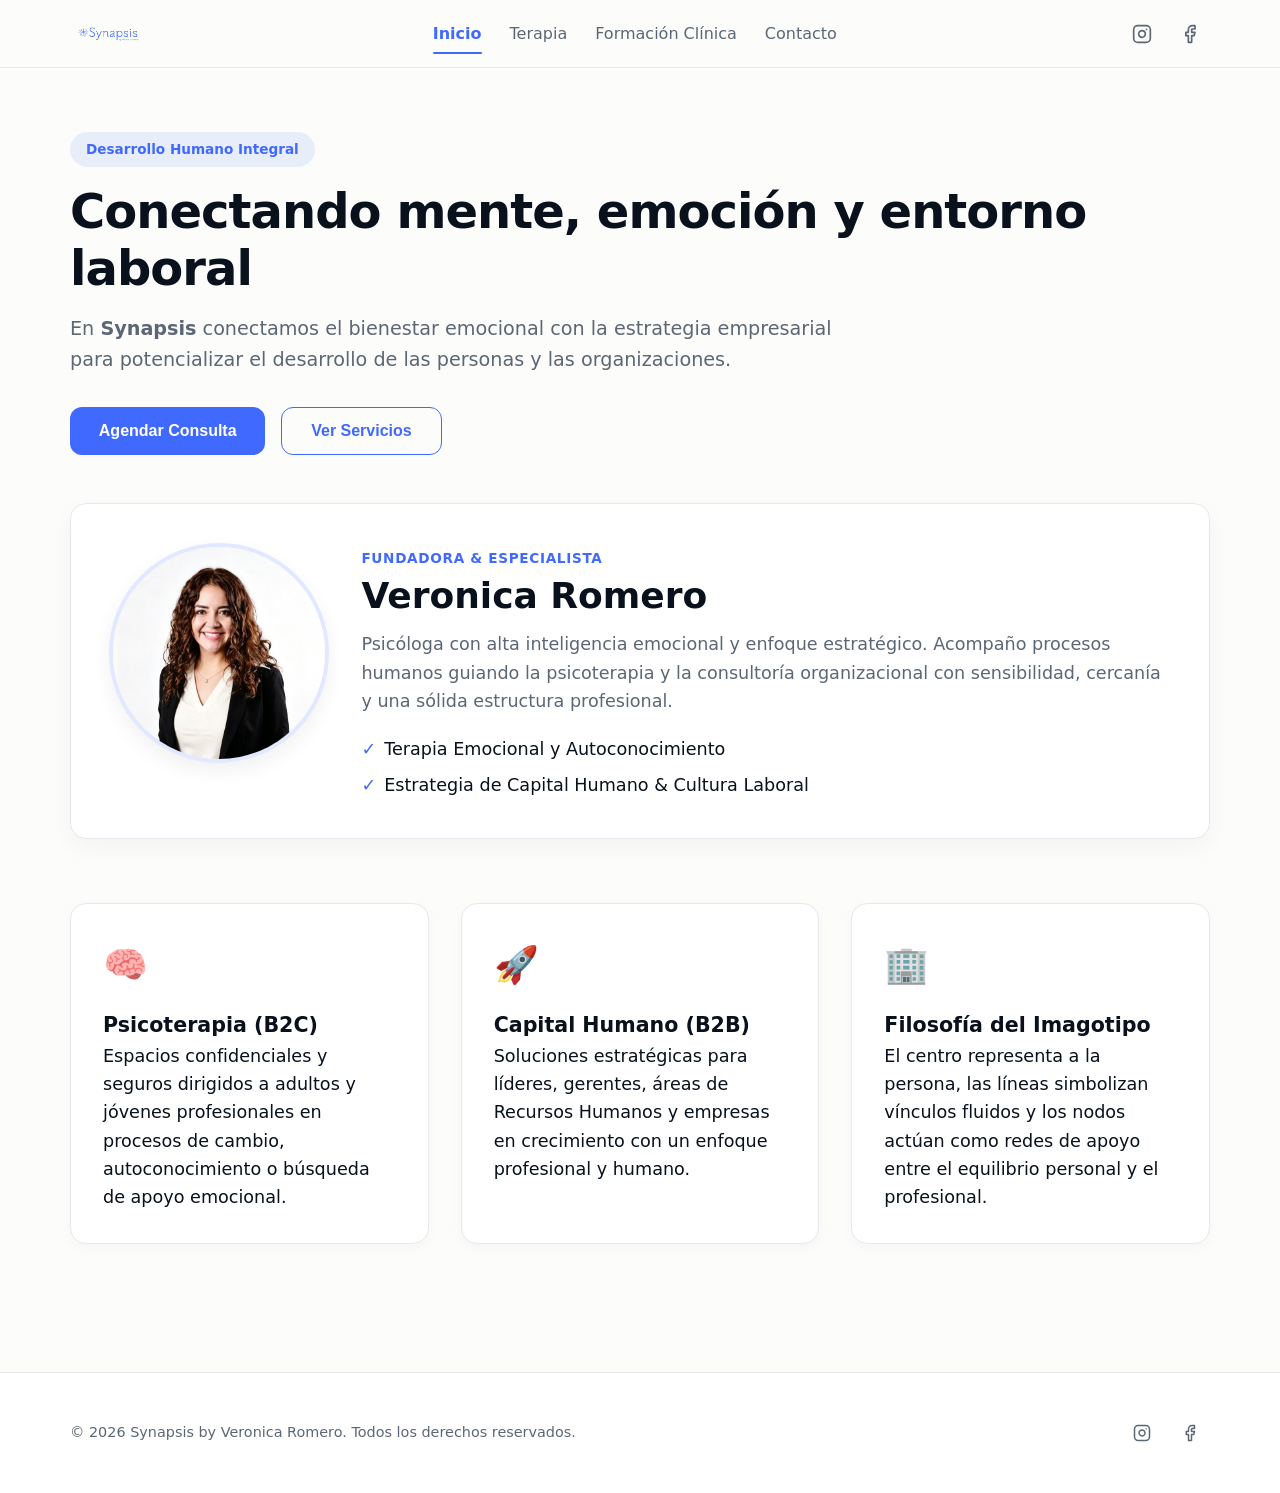
==== commit 3bb6976e: "Update index.html" ====
--- a/docs/index.html
+++ b/docs/index.html
@@ -242,492 +242,4 @@
 
   <script src="./js/script.js"></script>
 </body>
-</html><!DOCTYPE html>
-<html lang="es"> 
-<head>
-  <meta charset="UTF-8">
-  <meta name="viewport" content="width=device-width, initial-scale=1.0">
-  <title>Synapsis by Veronica Romero | Psicología & Desarrollo Integral</title>
-  <link rel="stylesheet" href="../css/styles.css">
-  <link rel="preconnect" href="https://fonts.googleapis.com">
-  <link rel="preconnect" href="https://fonts.gstatic.com" crossorigin>
-  <link href="https://fonts.googleapis.com/css2?family=Plus+Jakarta+Sans:ital,wght@0,300;0,400;0,500;0,600;0,700;1,400&display=swap" rel="stylesheet">
-</head>
-<body>
-
-  <!-- Header & Navigation -->
-  <header class="navbar">
-    <div class="container nav-container">
-      <a href="#inicio" class="logo" data-page="inicio">
-        <img src="../Synapsis Logo.png" alt="Synapsis by Veronica Romero" class="logo-img">
-      </a>
-
-      <button class="menu-toggle" id="menuToggle" aria-label="Abrir Menú" aria-expanded="false">
-        <span></span>
-        <span></span>
-        <span></span>
-      </button>
-
-      <nav class="nav-menu" id="navMenu">
-        <a href="#inicio" class="nav-link active" data-page="inicio">Inicio</a>
-        <a href="#terapia" class="nav-link" data-page="terapia">Terapia</a>
-        <a href="#formacion-clinica" class="nav-link" data-page="formacion-clinica">Formación Clínica</a>
-        <a href="#contacto" class="nav-link" data-page="contacto">Contacto</a>
-      </nav>
-
-      <div class="social-links">
-        <a href="https://instagram.com" target="_blank" rel="noopener" aria-label="Instagram">
-          <svg viewBox="0 0 24 24" width="20" height="20" stroke="currentColor" stroke-width="2" fill="none" stroke-linecap="round" stroke-linejoin="round"><rect x="2" y="2" width="20" height="20" rx="5" ry="5"></rect><path d="M16 11.37A4 4 0 1 1 12.63 8 4 4 0 0 1 16 11.37z"></path><line x1="17.5" y1="6.5" x2="17.51" y2="6.5"></line></svg>
-        </a>
-        <a href="https://facebook.com" target="_blank" rel="noopener" aria-label="Facebook">
-          <svg viewBox="0 0 24 24" width="20" height="20" stroke="currentColor" stroke-width="2" fill="none" stroke-linecap="round" stroke-linejoin="round"><path d="M18 2h-3a5 5 0 0 0-5 5v3H7v4h3v8h4v-8h3l1-4h-4V7a1 1 0 0 1 1-1h3z"></path></svg>
-        </a>
-      </div>
-    </div>
-  </header>
-
-  <main class="content-wrapper">
-
-    <!-- HOME / INICIO -->
-    <section id="inicio" class="page-section active">
-      <div class="hero">
-        <div class="container hero-content">
-          <span class="badge">Desarrollo Humano Integral</span>
-          <h1>Conectando mente, emoción y entorno laboral</h1>
-          <p class="hero-subtext">
-            En <strong>Synapsis</strong> conectamos el bienestar emocional con la estrategia empresarial para potencializar el desarrollo de las personas y las organizaciones.
-          </p>
-          <div class="hero-actions">
-            <button class="btn btn-primary nav-trigger" data-page="contacto">Agendar Consulta</button>
-            <button class="btn btn-secondary nav-trigger" data-page="terapia">Ver Servicios</button>
-          </div>
-        </div>
-      </div>
-
-      <!-- PROFILE CARD SECTION -->
-      <div class="container profile-section">
-        <div class="profile-card">
-          <div class="profile-img-container">
-            <img src="../IMG_4152.jpg" alt="Veronica Romero - Founder & Psychologist" class="profile-img">
-          </div>
-          <div class="profile-info">
-            <span class="profile-title">Fundadora & Especialista</span>
-            <h2>Veronica Romero</h2>
-            <p class="profile-bio">
-              Psicóloga con alta inteligencia emocional y enfoque estratégico. Acompaño procesos humanos guiando la psicoterapia y la consultoría organizacional con sensibilidad, cercanía y una sólida estructura profesional.
-            </p>
-            <ul class="profile-highlights">
-              <li><span class="check-icon">✓</span> Terapia Emocional y Autoconocimiento</li>
-              <li><span class="check-icon">✓</span> Estrategia de Capital Humano & Cultura Laboral</li>
-            </ul>
-          </div>
-        </div>
-      </div>
-
-      <div class="container feature-grid">
-        <div class="card">
-          <div class="card-icon">🧠</div>
-          <h3>Psicoterapia (B2C)</h3>
-          <p>Espacios confidenciales y seguros dirigidos a adultos y jóvenes profesionales en procesos de cambio, autoconocimiento o búsqueda de apoyo emocional.</p>
-        </div>
-        <div class="card">
-          <div class="card-icon">🚀</div>
-          <h3>Capital Humano (B2B)</h3>
-          <p>Soluciones estratégicas para líderes, gerentes, áreas de Recursos Humanos y empresas en crecimiento con un enfoque profesional y humano.</p>
-        </div>
-        <div class="card">
-          <div class="card-icon">🏢</div>
-          <h3>Filosofía del Imagotipo</h3>
-          <p>El centro representa a la persona, las líneas simbolizan vínculos fluidos y los nodos actúan como redes de apoyo entre el equilibrio personal y el profesional.</p>
-        </div>
-      </div>
-    </section>
-
-    <!-- TERAPIA -->
-    <section id="terapia" class="page-section">
-      <div class="container">
-        <div class="section-header">
-          <span class="badge">Psicoterapia (B2C)</span>
-          <h2>Procesos de Autoconocimiento y Salud Emocional</h2>
-          <p>Espacios confidenciales y seguros con un tono cercano, cálido, empático y sereno.</p>
-        </div>
-
-        <div class="services-list">
-          <article class="service-card">
-            <h3>Servicios Integrados B2C</h3>
-            <p>Acompañamiento centrado en el desarrollo integral de las personas en procesos de cambio o autoconocimiento.</p>
-            <ul>
-              <li>Terapia Emocional para comprender y gestionar emociones.</li>
-              <li>Acompañamiento Psicológico guiado para el crecimiento personal.</li>
-              <li>Procesos de Autoconocimiento para alcanzar el equilibrio.</li>
-            </ul>
-          </article>
-
-          <article class="service-card">
-            <h3>Propósito y Enfoque de Comunicación</h3>
-            <p>Conectar a las personas con su bienestar emocional y su potencial profesional.</p>
-            <ul>
-              <li>Enfoque centrado en procesos, desarrollo y crecimiento sostenible.</li>
-              <li>Vocabulario clave: Conexión, equilibrio, salud emocional y bienestar.</li>
-              <li>Ambiente sereno y seguro orientado a la resiliencia y el acompañamiento.</li>
-            </ul>
-          </article>
-        </div>
-      </div>
-    </section>
-
-    <!-- FORMACIÓN CLÍNICA -->
-    <section id="formacion-clinica" class="page-section">
-      <div class="container">
-        <div class="section-header">
-          <span class="badge">Capital Humano (B2B)</span>
-          <h2>Soluciones Estratégicas Organizacionales</h2>
-          <p>Intervenciones profesionales y humanas para estructurar y potenciar equipos de trabajo.</p>
-        </div>
-
-        <div class="grid-2">
-          <div class="info-box">
-            <h3>Servicios Integrados B2B</h3>
-            <p>Dirigido a líderes, gerentes, áreas de Recursos Humanos y empresas en crecimiento.</p>
-            <ul class="check-list">
-              <li>Reclutamiento y Selección para la atracción de talento alineado a la cultura.</li>
-              <li>Evaluaciones Psicométricas con análisis profundo y técnico.</li>
-              <li>Capacitación y Desarrollo para fortalecer competencias y equipos.</li>
-              <li>Clima Laboral y Acompañamiento Organizacional para entornos saludables.</li>
-            </ul>
-          </div>
-
-          <div class="info-box">
-            <h3>Misión, Visión y Valores</h3>
-            <p>Impulsamos el desarrollo integral y el crecimiento sostenible de individuos y organizaciones.</p>
-            <ul class="check-list">
-              <li>Misión: Brindar servicios que impulsen el desarrollo integral y el crecimiento sostenible.</li>
-              <li>Visión: Ser referente en desarrollo humano uniendo el bienestar emocional con la estrategia empresarial.</li>
-              <li>Comunicación estratégica, clara y profundamente humana.</li>
-            </ul>
-          </div>
-        </div>
-      </div>
-    </section>
-
-    <!-- CONTACTO -->
-    <section id="contacto" class="page-section">
-      <div class="container">
-        <div class="section-header">
-          <span class="badge">Contacto</span>
-          <h2>Comienza tu Proceso en Synapsis</h2>
-          <p>Escríbenos para agendar una sesión inicial o solicitar una propuesta organizativa.</p>
-        </div>
-
-        <div class="contact-grid">
-          <form class="contact-form" id="contactForm">
-            <div class="form-group">
-              <label for="name">Nombre Completo</label>
-              <input type="text" id="name" required placeholder="Tu nombre">
-            </div>
-            <div class="form-group">
-              <label for="email">Correo Electrónico</label>
-              <input type="email" id="email" required placeholder="tu@email.com">
-            </div>
-            <div class="form-group">
-              <label for="service">Servicio de Interés</label>
-              <select id="service">
-                <option value="terapia-emocional">Terapia Emocional / Psicoterapia (B2C)</option>
-                <option value="acompanamiento-psicologico">Acompañamiento Psicológico</option>
-                <option value="capital-humano">Capital Humano & Servicios B2B</option>
-                <option value="capacitacion-desarrollo">Capacitación y Desarrollo</option>
-              </select>
-            </div>
-            <div class="form-group">
-              <label for="message">Mensaje</label>
-              <textarea id="message" rows="4" required placeholder="¿En qué podemos ayudarte?"></textarea>
-            </div>
-            <button type="submit" class="btn btn-primary full-width">Enviar Mensaje</button>
-            <div class="form-feedback" id="formFeedback"></div>
-          </form>
-
-          <div class="contact-info">
-            <div class="info-card">
-              <h4>Consultorio Presencial</h4>
-              <p>Av. Principal #450, Piso 3<br>Zona Saludable</p>
-            </div>
-            <div class="info-card">
-              <h4>Contacto Directo</h4>
-              <p>Email: contacto@synapsis.com<br>Tel: +52 (55) 0000-0000</p>
-            </div>
-            <div class="info-card">
-              <h4>Síguenos en Redes</h4>
-              <div class="social-links-inline">
-                <a href="https://instagram.com" target="_blank" rel="noopener">Instagram</a>
-                <a href="https://facebook.com" target="_blank" rel="noopener">Facebook</a>
-              </div>
-            </div>
-          </div>
-        </div>
-      </div>
-    </section>
-
-  </main>
-
-  <!-- Footer -->
-  <footer class="footer">
-    <div class="container footer-content">
-      <p>&copy; 2026 Synapsis by Veronica Romero. Todos los derechos reservados.</p>
-      <div class="social-links">
-        <a href="https://instagram.com" target="_blank" rel="noopener" aria-label="Instagram">
-          <svg viewBox="0 0 24 24" width="18" height="18" stroke="currentColor" stroke-width="2" fill="none" stroke-linecap="round" stroke-linejoin="round"><rect x="2" y="2" width="20" height="20" rx="5" ry="5"></rect><path d="M16 11.37A4 4 0 1 1 12.63 8 4 4 0 0 1 16 11.37z"></path><line x1="17.5" y1="6.5" x2="17.51" y2="6.5"></line></svg>
-        </a>
-        <a href="https://facebook.com" target="_blank" rel="noopener" aria-label="Facebook">
-          <svg viewBox="0 0 24 24" width="18" height="18" stroke="currentColor" stroke-width="2" fill="none" stroke-linecap="round" stroke-linejoin="round"><path d="M18 2h-3a5 5 0 0 0-5 5v3H7v4h3v8h4v-8h3l1-4h-4V7a1 1 0 0 1 1-1h3z"></path></svg>
-        </a>
-      </div>
-    </div>
-  </footer>
-
-  <script src="./js/script.js"></script>
-</body>
-</html><!DOCTYPE html>
-<html lang="es">
-<head>
-  <meta charset="UTF-8">
-  <meta name="viewport" content="width=device-width, initial-scale=1.0">
-  <title>Synapsis by Veronica Romero | Psicología & Desarrollo Integral</title>
-  <link rel="stylesheet" href="styles.css">
-  <link rel="preconnect" href="https://fonts.googleapis.com">
-  <link rel="preconnect" href="https://fonts.gstatic.com" crossorigin>
-  <link href="https://fonts.googleapis.com/css2?family=Plus+Jakarta+Sans:ital,wght@0,300;0,400;0,500;0,600;0,700;1,400&display=swap" rel="stylesheet">
-</head>
-<body>
-
-  <!-- Header & Navigation -->
-  <header class="navbar">
-    <div class="container nav-container">
-      <a href="#inicio" class="logo" data-page="inicio">
-        <img src="Synapsis Logo.png" alt="Synapsis by Veronica Romero" class="logo-img">
-      </a>
-
-      <button class="menu-toggle" id="menuToggle" aria-label="Abrir Menú" aria-expanded="false">
-        <span></span>
-        <span></span>
-        <span></span>
-      </button>
-
-      <nav class="nav-menu" id="navMenu">
-        <a href="#inicio" class="nav-link active" data-page="inicio">Inicio</a>
-        <a href="#terapia" class="nav-link" data-page="terapia">Terapia</a>
-        <a href="#formacion-clinica" class="nav-link" data-page="formacion-clinica">Formación Clínica</a>
-        <a href="#contacto" class="nav-link" data-page="contacto">Contacto</a>
-      </nav>
-
-      <div class="social-links">
-        <a href="https://instagram.com" target="_blank" rel="noopener" aria-label="Instagram">
-          <svg viewBox="0 0 24 24" width="20" height="20" stroke="currentColor" stroke-width="2" fill="none" stroke-linecap="round" stroke-linejoin="round"><rect x="2" y="2" width="20" height="20" rx="5" ry="5"></rect><path d="M16 11.37A4 4 0 1 1 12.63 8 4 4 0 0 1 16 11.37z"></path><line x1="17.5" y1="6.5" x2="17.51" y2="6.5"></line></svg>
-        </a>
-        <a href="https://facebook.com" target="_blank" rel="noopener" aria-label="Facebook">
-          <svg viewBox="0 0 24 24" width="20" height="20" stroke="currentColor" stroke-width="2" fill="none" stroke-linecap="round" stroke-linejoin="round"><path d="M18 2h-3a5 5 0 0 0-5 5v3H7v4h3v8h4v-8h3l1-4h-4V7a1 1 0 0 1 1-1h3z"></path></svg>
-        </a>
-      </div>
-    </div>
-  </header>
-
-  <main class="content-wrapper">
-
-    <!-- HOME / INICIO -->
-    <section id="inicio" class="page-section active">
-      <div class="hero">
-        <div class="container hero-content">
-          <span class="badge">Desarrollo Humano Integral</span>
-          <h1>Conectando mente, emoción y entorno laboral</h1>
-          <p class="hero-subtext">
-            En <strong>Synapsis</strong> conectamos el bienestar emocional con la estrategia empresarial para potencializar el desarrollo de las personas y las organizaciones.
-          </p>
-          <div class="hero-actions">
-            <button class="btn btn-primary nav-trigger" data-page="contacto">Agendar Consulta</button>
-            <button class="btn btn-secondary nav-trigger" data-page="terapia">Ver Servicios</button>
-          </div>
-        </div>
-      </div>
-
-      <!-- PROFILE CARD SECTION -->
-      <div class="container profile-section">
-        <div class="profile-card">
-          <div class="profile-img-container">
-            <img src="IMG_4152.jpg" alt="Veronica Romero - Founder & Psychologist" class="profile-img">
-          </div>
-          <div class="profile-info">
-            <span class="profile-title">Fundadora & Especialista</span>
-            <h2>Veronica Romero</h2>
-            <p class="profile-bio">
-              Psicóloga con alta inteligencia emocional y enfoque estratégico. Acompaño procesos humanos guiando la psicoterapia y la consultoría organizacional con sensibilidad, cercanía y una sólida estructura profesional.
-            </p>
-            <ul class="profile-highlights">
-              <li><span class="check-icon">✓</span> Terapia Emocional y Autoconocimiento</li>
-              <li><span class="check-icon">✓</span> Estrategia de Capital Humano & Cultura Laboral</li>
-            </ul>
-          </div>
-        </div>
-      </div>
-
-      <div class="container feature-grid">
-        <div class="card">
-          <div class="card-icon">🧠</div>
-          <h3>Psicoterapia (B2C)</h3>
-          <p>Espacios confidenciales y seguros dirigidos a adultos y jóvenes profesionales en procesos de cambio, autoconocimiento o búsqueda de apoyo emocional.</p>
-        </div>
-        <div class="card">
-          <div class="card-icon">🚀</div>
-          <h3>Capital Humano (B2B)</h3>
-          <p>Soluciones estratégicas para líderes, gerentes, áreas de Recursos Humanos y empresas en crecimiento con un enfoque profesional y humano.</p>
-        </div>
-        <div class="card">
-          <div class="card-icon">🏢</div>
-          <h3>Filosofía del Imagotipo</h3>
-          <p>El centro representa a la persona, las líneas simbolizan vínculos fluidos y los nodos actúan como redes de apoyo entre el equilibrio personal y el profesional.</p>
-        </div>
-      </div>
-    </section>
-
-    <!-- TERAPIA -->
-    <section id="terapia" class="page-section">
-      <div class="container">
-        <div class="section-header">
-          <span class="badge">Psicoterapia (B2C)</span>
-          <h2>Procesos de Autoconocimiento y Salud Emocional</h2>
-          <p>Espacios confidenciales y seguros con un tono cercano, cálido, empático y sereno.</p>
-        </div>
-
-        <div class="services-list">
-          <article class="service-card">
-            <h3>Servicios Integrados B2C</h3>
-            <p>Acompañamiento centrado en el desarrollo integral de las personas en procesos de cambio o autoconocimiento.</p>
-            <ul>
-              <li>Terapia Emocional para comprender y gestionar emociones.</li>
-              <li>Acompañamiento Psicológico guiado para el crecimiento personal.</li>
-              <li>Procesos de Autoconocimiento para alcanzar el equilibrio.</li>
-            </ul>
-          </article>
-
-          <article class="service-card">
-            <h3>Propósito y Enfoque de Comunicación</h3>
-            <p>Conectar a las personas con su bienestar emocional y su potencial profesional.</p>
-            <ul>
-              <li>Enfoque centrado en procesos, desarrollo y crecimiento sostenible.</li>
-              <li>Vocabulario clave: Conexión, equilibrio, salud emocional y bienestar.</li>
-              <li>Ambiente sereno y seguro orientado a la resiliencia y el acompañamiento.</li>
-            </ul>
-          </article>
-        </div>
-      </div>
-    </section>
-
-    <!-- FORMACIÓN CLÍNICA -->
-    <section id="formacion-clinica" class="page-section">
-      <div class="container">
-        <div class="section-header">
-          <span class="badge">Capital Humano (B2B)</span>
-          <h2>Soluciones Estratégicas Organizacionales</h2>
-          <p>Intervenciones profesionales y humanas para estructurar y potenciar equipos de trabajo.</p>
-        </div>
-
-        <div class="grid-2">
-          <div class="info-box">
-            <h3>Servicios Integrados B2B</h3>
-            <p>Dirigido a líderes, gerentes, áreas de Recursos Humanos y empresas en crecimiento.</p>
-            <ul class="check-list">
-              <li>Reclutamiento y Selección para la atracción de talento alineado a la cultura.</li>
-              <li>Evaluaciones Psicométricas con análisis profundo y técnico.</li>
-              <li>Capacitación y Desarrollo para fortalecer competencias y equipos.</li>
-              <li>Clima Laboral y Acompañamiento Organizacional para entornos saludables.</li>
-            </ul>
-          </div>
-
-          <div class="info-box">
-            <h3>Misión, Visión y Valores</h3>
-            <p>Impulsamos el desarrollo integral y el crecimiento sostenible de individuos y organizaciones.</p>
-            <ul class="check-list">
-              <li>Misión: Brindar servicios que impulsen el desarrollo integral y el crecimiento sostenible.</li>
-              <li>Visión: Ser referente en desarrollo humano uniendo el bienestar emocional con la estrategia empresarial.</li>
-              <li>Comunicación estratégica, clara y profundamente humana.</li>
-            </ul>
-          </div>
-        </div>
-      </div>
-    </section>
-
-    <!-- CONTACTO -->
-    <section id="contacto" class="page-section">
-      <div class="container">
-        <div class="section-header">
-          <span class="badge">Contacto</span>
-          <h2>Comienza tu Proceso en Synapsis</h2>
-          <p>Escríbenos para agendar una sesión inicial o solicitar una propuesta organizativa.</p>
-        </div>
-
-        <div class="contact-grid">
-          <form class="contact-form" id="contactForm">
-            <div class="form-group">
-              <label for="name">Nombre Completo</label>
-              <input type="text" id="name" required placeholder="Tu nombre">
-            </div>
-            <div class="form-group">
-              <label for="email">Correo Electrónico</label>
-              <input type="email" id="email" required placeholder="tu@email.com">
-            </div>
-            <div class="form-group">
-              <label for="service">Servicio de Interés</label>
-              <select id="service">
-                <option value="terapia-emocional">Terapia Emocional / Psicoterapia (B2C)</option>
-                <option value="acompanamiento-psicologico">Acompañamiento Psicológico</option>
-                <option value="capital-humano">Capital Humano & Servicios B2B</option>
-                <option value="capacitacion-desarrollo">Capacitación y Desarrollo</option>
-              </select>
-            </div>
-            <div class="form-group">
-              <label for="message">Mensaje</label>
-              <textarea id="message" rows="4" required placeholder="¿En qué podemos ayudarte?"></textarea>
-            </div>
-            <button type="submit" class="btn btn-primary full-width">Enviar Mensaje</button>
-            <div class="form-feedback" id="formFeedback"></div>
-          </form>
-
-          <div class="contact-info">
-            <div class="info-card">
-              <h4>Consultorio Presencial</h4>
-              <p>Av. Principal #450, Piso 3<br>Zona Saludable</p>
-            </div>
-            <div class="info-card">
-              <h4>Contacto Directo</h4>
-              <p>Email: contacto@synapsis.com<br>Tel: +52 (55) 0000-0000</p>
-            </div>
-            <div class="info-card">
-              <h4>Síguenos en Redes</h4>
-              <div class="social-links-inline">
-                <a href="https://instagram.com" target="_blank" rel="noopener">Instagram</a>
-                <a href="https://facebook.com" target="_blank" rel="noopener">Facebook</a>
-              </div>
-            </div>
-          </div>
-        </div>
-      </div>
-    </section>
-
-  </main>
-
-  <!-- Footer -->
-  <footer class="footer">
-    <div class="container footer-content">
-      <p>&copy; 2026 Synapsis by Veronica Romero. Todos los derechos reservados.</p>
-      <div class="social-links">
-        <a href="https://instagram.com" target="_blank" rel="noopener" aria-label="Instagram">
-          <svg viewBox="0 0 24 24" width="18" height="18" stroke="currentColor" stroke-width="2" fill="none" stroke-linecap="round" stroke-linejoin="round"><rect x="2" y="2" width="20" height="20" rx="5" ry="5"></rect><path d="M16 11.37A4 4 0 1 1 12.63 8 4 4 0 0 1 16 11.37z"></path><line x1="17.5" y1="6.5" x2="17.51" y2="6.5"></line></svg>
-        </a>
-        <a href="https://facebook.com" target="_blank" rel="noopener" aria-label="Facebook">
-          <svg viewBox="0 0 24 24" width="18" height="18" stroke="currentColor" stroke-width="2" fill="none" stroke-linecap="round" stroke-linejoin="round"><path d="M18 2h-3a5 5 0 0 0-5 5v3H7v4h3v8h4v-8h3l1-4h-4V7a1 1 0 0 1 1-1h3z"></path></svg>
-        </a>
-      </div>
-    </div>
-  </footer>
-
-  <script src="../js/script.js"></script>
-</body>
 </html>
